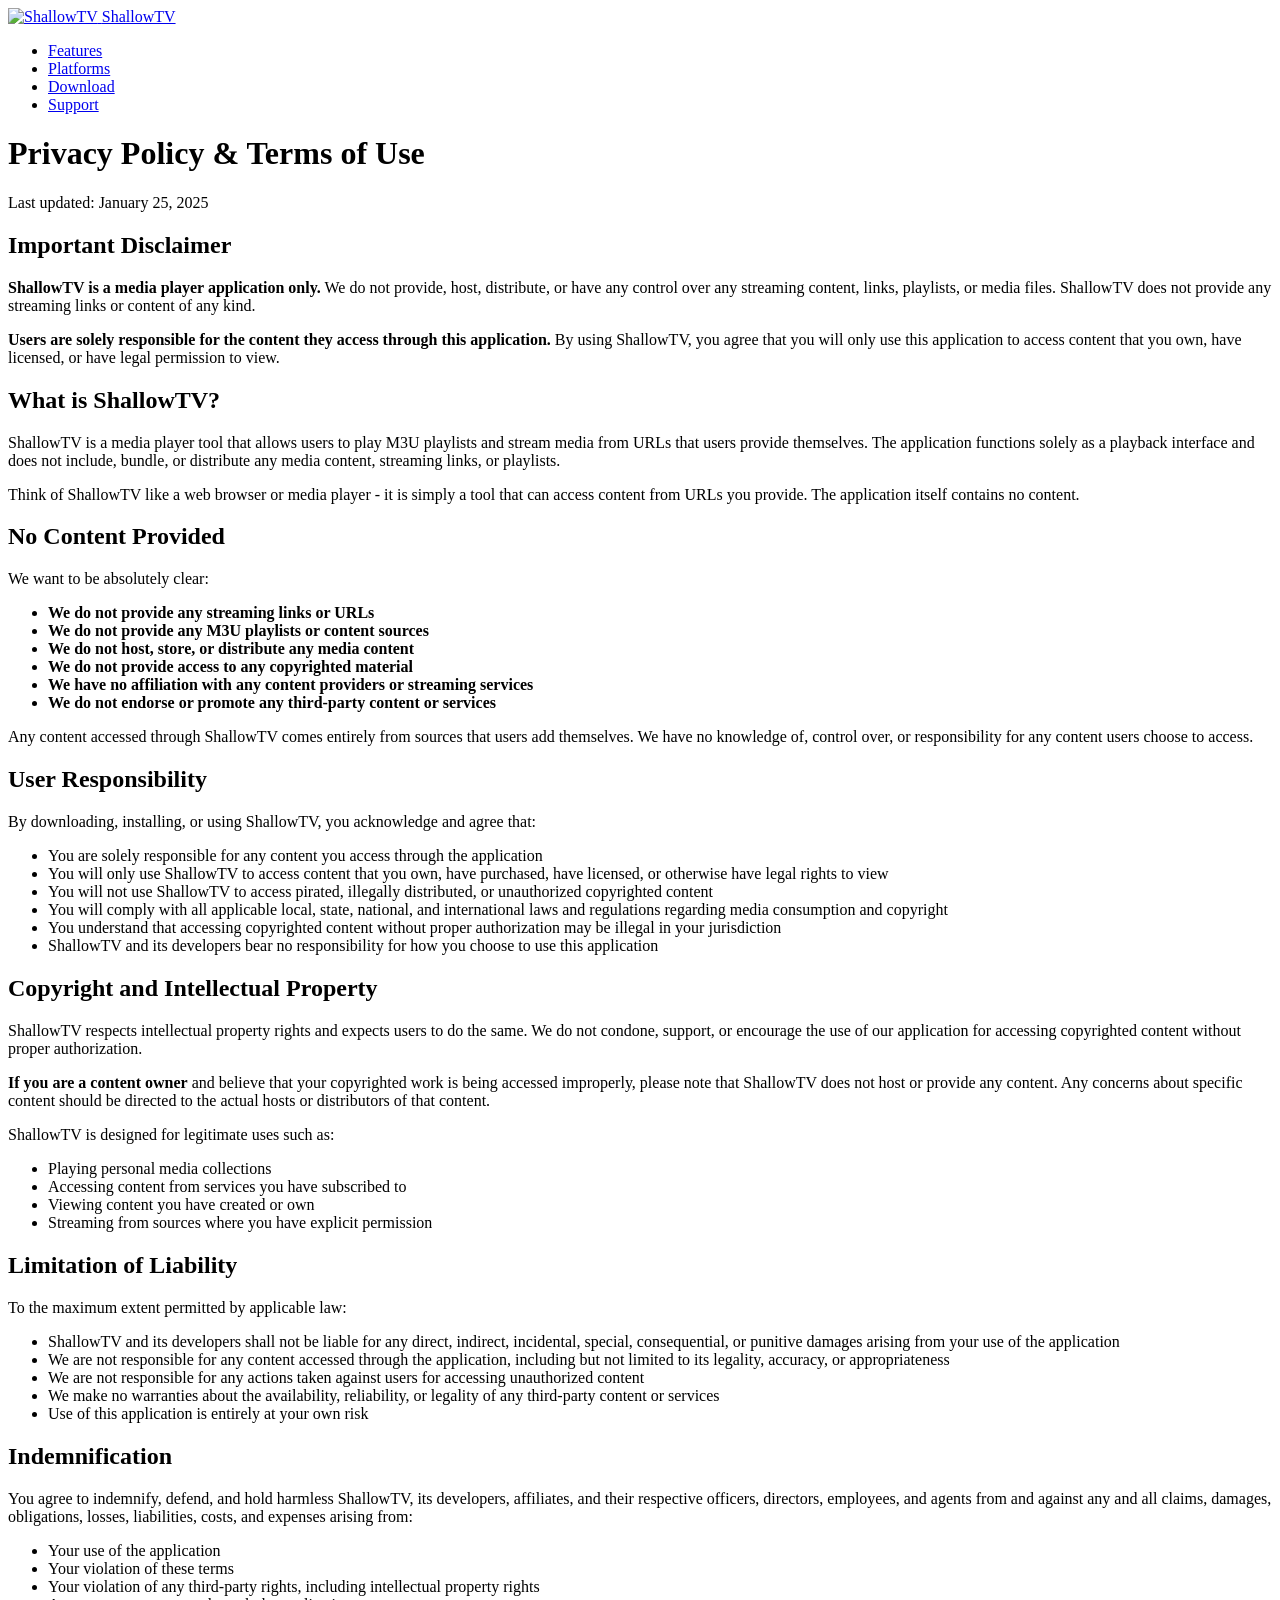
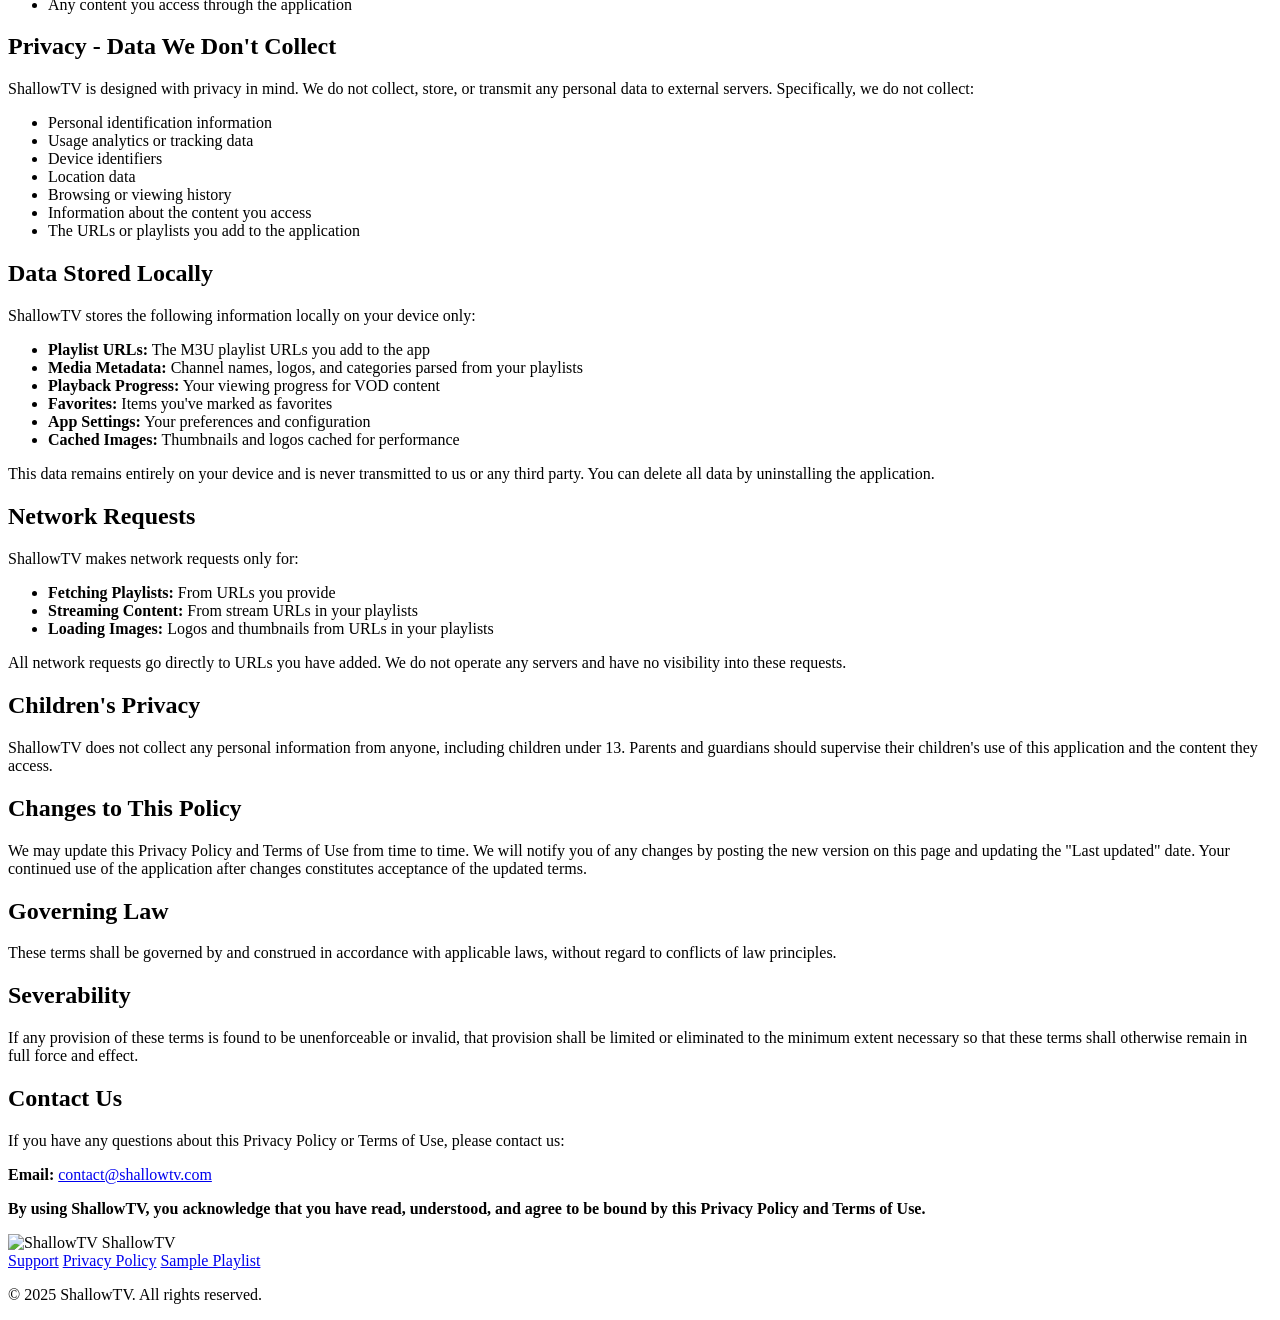
==== privacy.html @ 2c9d2298 "Update privacy" ====
<!DOCTYPE html>
<html lang="en">
<head>
    <meta charset="UTF-8">
    <meta name="viewport" content="width=device-width, initial-scale=1.0">
    <meta name="description" content="ShallowTV Privacy Policy and Terms of Use - Learn how we handle your data and important legal disclaimers.">
    <title>Privacy Policy & Terms - ShallowTV</title>
    <link rel="stylesheet" href="css/styles.css">
    <link rel="preconnect" href="https://fonts.googleapis.com">
    <link rel="preconnect" href="https://fonts.gstatic.com" crossorigin>
    <link href="https://fonts.googleapis.com/css2?family=Inter:wght@400;500;600;700&display=swap" rel="stylesheet">
</head>
<body>
    <nav class="navbar">
        <div class="nav-container">
            <a href="index.html" class="nav-logo">
                <img src="images/transparentIcon.png" alt="ShallowTV" class="logo-icon-img">
                <span>ShallowTV</span>
            </a>
            <ul class="nav-links">
                <li><a href="index.html#features">Features</a></li>
                <li><a href="index.html#platforms">Platforms</a></li>
                <li><a href="index.html#download">Download</a></li>
                <li><a href="support.html">Support</a></li>
            </ul>
        </div>
    </nav>

    <main class="legal-page">
        <div class="container">
            <header class="legal-header">
                <h1>Privacy Policy & Terms of Use</h1>
                <p class="last-updated">Last updated: January 25, 2025</p>
            </header>

            <article class="legal-content">
                <section class="disclaimer-highlight">
                    <h2>Important Disclaimer</h2>
                    <div class="highlight-box">
                        <p><strong>ShallowTV is a media player application only.</strong> We do not provide, host, distribute, or have any control over any streaming content, links, playlists, or media files. ShallowTV does not provide any streaming links or content of any kind.</p>
                        <p><strong>Users are solely responsible for the content they access through this application.</strong> By using ShallowTV, you agree that you will only use this application to access content that you own, have licensed, or have legal permission to view.</p>
                    </div>
                </section>

                <section>
                    <h2>What is ShallowTV?</h2>
                    <p>ShallowTV is a media player tool that allows users to play M3U playlists and stream media from URLs that users provide themselves. The application functions solely as a playback interface and does not include, bundle, or distribute any media content, streaming links, or playlists.</p>
                    <p>Think of ShallowTV like a web browser or media player - it is simply a tool that can access content from URLs you provide. The application itself contains no content.</p>
                </section>

                <section>
                    <h2>No Content Provided</h2>
                    <p>We want to be absolutely clear:</p>
                    <ul>
                        <li><strong>We do not provide any streaming links or URLs</strong></li>
                        <li><strong>We do not provide any M3U playlists or content sources</strong></li>
                        <li><strong>We do not host, store, or distribute any media content</strong></li>
                        <li><strong>We do not provide access to any copyrighted material</strong></li>
                        <li><strong>We have no affiliation with any content providers or streaming services</strong></li>
                        <li><strong>We do not endorse or promote any third-party content or services</strong></li>
                    </ul>
                    <p>Any content accessed through ShallowTV comes entirely from sources that users add themselves. We have no knowledge of, control over, or responsibility for any content users choose to access.</p>
                </section>

                <section>
                    <h2>User Responsibility</h2>
                    <p>By downloading, installing, or using ShallowTV, you acknowledge and agree that:</p>
                    <ul>
                        <li>You are solely responsible for any content you access through the application</li>
                        <li>You will only use ShallowTV to access content that you own, have purchased, have licensed, or otherwise have legal rights to view</li>
                        <li>You will not use ShallowTV to access pirated, illegally distributed, or unauthorized copyrighted content</li>
                        <li>You will comply with all applicable local, state, national, and international laws and regulations regarding media consumption and copyright</li>
                        <li>You understand that accessing copyrighted content without proper authorization may be illegal in your jurisdiction</li>
                        <li>ShallowTV and its developers bear no responsibility for how you choose to use this application</li>
                    </ul>
                </section>

                <section>
                    <h2>Copyright and Intellectual Property</h2>
                    <p>ShallowTV respects intellectual property rights and expects users to do the same. We do not condone, support, or encourage the use of our application for accessing copyrighted content without proper authorization.</p>
                    <p><strong>If you are a content owner</strong> and believe that your copyrighted work is being accessed improperly, please note that ShallowTV does not host or provide any content. Any concerns about specific content should be directed to the actual hosts or distributors of that content.</p>
                    <p>ShallowTV is designed for legitimate uses such as:</p>
                    <ul>
                        <li>Playing personal media collections</li>
                        <li>Accessing content from services you have subscribed to</li>
                        <li>Viewing content you have created or own</li>
                        <li>Streaming from sources where you have explicit permission</li>
                    </ul>
                </section>

                <section>
                    <h2>Limitation of Liability</h2>
                    <p>To the maximum extent permitted by applicable law:</p>
                    <ul>
                        <li>ShallowTV and its developers shall not be liable for any direct, indirect, incidental, special, consequential, or punitive damages arising from your use of the application</li>
                        <li>We are not responsible for any content accessed through the application, including but not limited to its legality, accuracy, or appropriateness</li>
                        <li>We are not responsible for any actions taken against users for accessing unauthorized content</li>
                        <li>We make no warranties about the availability, reliability, or legality of any third-party content or services</li>
                        <li>Use of this application is entirely at your own risk</li>
                    </ul>
                </section>

                <section>
                    <h2>Indemnification</h2>
                    <p>You agree to indemnify, defend, and hold harmless ShallowTV, its developers, affiliates, and their respective officers, directors, employees, and agents from and against any and all claims, damages, obligations, losses, liabilities, costs, and expenses arising from:</p>
                    <ul>
                        <li>Your use of the application</li>
                        <li>Your violation of these terms</li>
                        <li>Your violation of any third-party rights, including intellectual property rights</li>
                        <li>Any content you access through the application</li>
                    </ul>
                </section>

                <section>
                    <h2>Privacy - Data We Don't Collect</h2>
                    <p>ShallowTV is designed with privacy in mind. We do not collect, store, or transmit any personal data to external servers. Specifically, we do not collect:</p>
                    <ul>
                        <li>Personal identification information</li>
                        <li>Usage analytics or tracking data</li>
                        <li>Device identifiers</li>
                        <li>Location data</li>
                        <li>Browsing or viewing history</li>
                        <li>Information about the content you access</li>
                        <li>The URLs or playlists you add to the application</li>
                    </ul>
                </section>

                <section>
                    <h2>Data Stored Locally</h2>
                    <p>ShallowTV stores the following information locally on your device only:</p>
                    <ul>
                        <li><strong>Playlist URLs:</strong> The M3U playlist URLs you add to the app</li>
                        <li><strong>Media Metadata:</strong> Channel names, logos, and categories parsed from your playlists</li>
                        <li><strong>Playback Progress:</strong> Your viewing progress for VOD content</li>
                        <li><strong>Favorites:</strong> Items you've marked as favorites</li>
                        <li><strong>App Settings:</strong> Your preferences and configuration</li>
                        <li><strong>Cached Images:</strong> Thumbnails and logos cached for performance</li>
                    </ul>
                    <p>This data remains entirely on your device and is never transmitted to us or any third party. You can delete all data by uninstalling the application.</p>
                </section>

                <section>
                    <h2>Network Requests</h2>
                    <p>ShallowTV makes network requests only for:</p>
                    <ul>
                        <li><strong>Fetching Playlists:</strong> From URLs you provide</li>
                        <li><strong>Streaming Content:</strong> From stream URLs in your playlists</li>
                        <li><strong>Loading Images:</strong> Logos and thumbnails from URLs in your playlists</li>
                    </ul>
                    <p>All network requests go directly to URLs you have added. We do not operate any servers and have no visibility into these requests.</p>
                </section>

                <section>
                    <h2>Children's Privacy</h2>
                    <p>ShallowTV does not collect any personal information from anyone, including children under 13. Parents and guardians should supervise their children's use of this application and the content they access.</p>
                </section>

                <section>
                    <h2>Changes to This Policy</h2>
                    <p>We may update this Privacy Policy and Terms of Use from time to time. We will notify you of any changes by posting the new version on this page and updating the "Last updated" date. Your continued use of the application after changes constitutes acceptance of the updated terms.</p>
                </section>

                <section>
                    <h2>Governing Law</h2>
                    <p>These terms shall be governed by and construed in accordance with applicable laws, without regard to conflicts of law principles.</p>
                </section>

                <section>
                    <h2>Severability</h2>
                    <p>If any provision of these terms is found to be unenforceable or invalid, that provision shall be limited or eliminated to the minimum extent necessary so that these terms shall otherwise remain in full force and effect.</p>
                </section>

                <section>
                    <h2>Contact Us</h2>
                    <p>If you have any questions about this Privacy Policy or Terms of Use, please contact us:</p>
                    <p><strong>Email:</strong> <a href="mailto:contact@shallowtv.com">contact@shallowtv.com</a></p>
                </section>

                <section class="final-notice">
                    <p><strong>By using ShallowTV, you acknowledge that you have read, understood, and agree to be bound by this Privacy Policy and Terms of Use.</strong></p>
                </section>
            </article>
        </div>
    </main>

    <footer class="footer">
        <div class="container">
            <div class="footer-content">
                <div class="footer-brand">
                    <img src="images/transparentIcon.png" alt="ShallowTV" class="footer-logo-img">
                    <span>ShallowTV</span>
                </div>
                <nav class="footer-links">
                    <a href="support.html">Support</a>
                    <a href="privacy.html">Privacy Policy</a>
                    <a href="test.html">Sample Playlist</a>
                </nav>
            </div>
            <p class="footer-copyright">&copy; 2025 ShallowTV. All rights reserved.</p>
        </div>
    </footer>
</body>
</html>
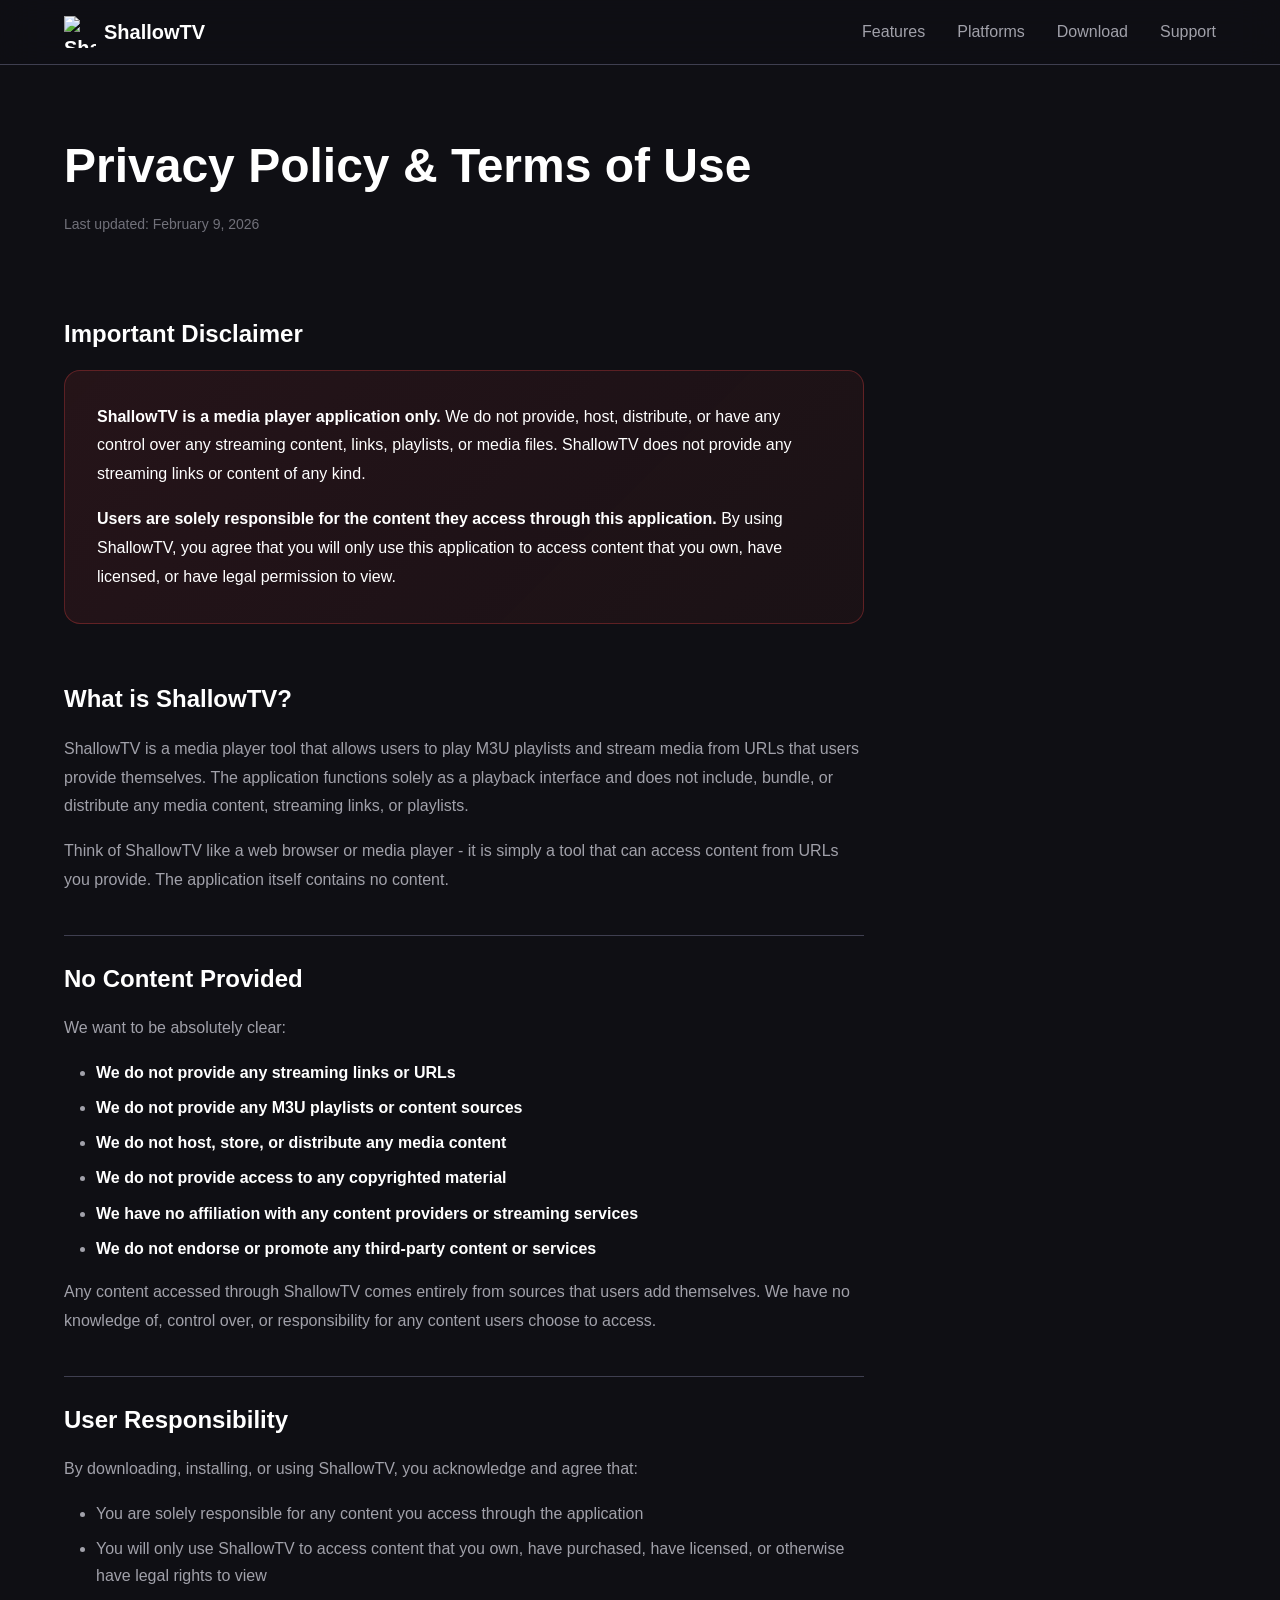
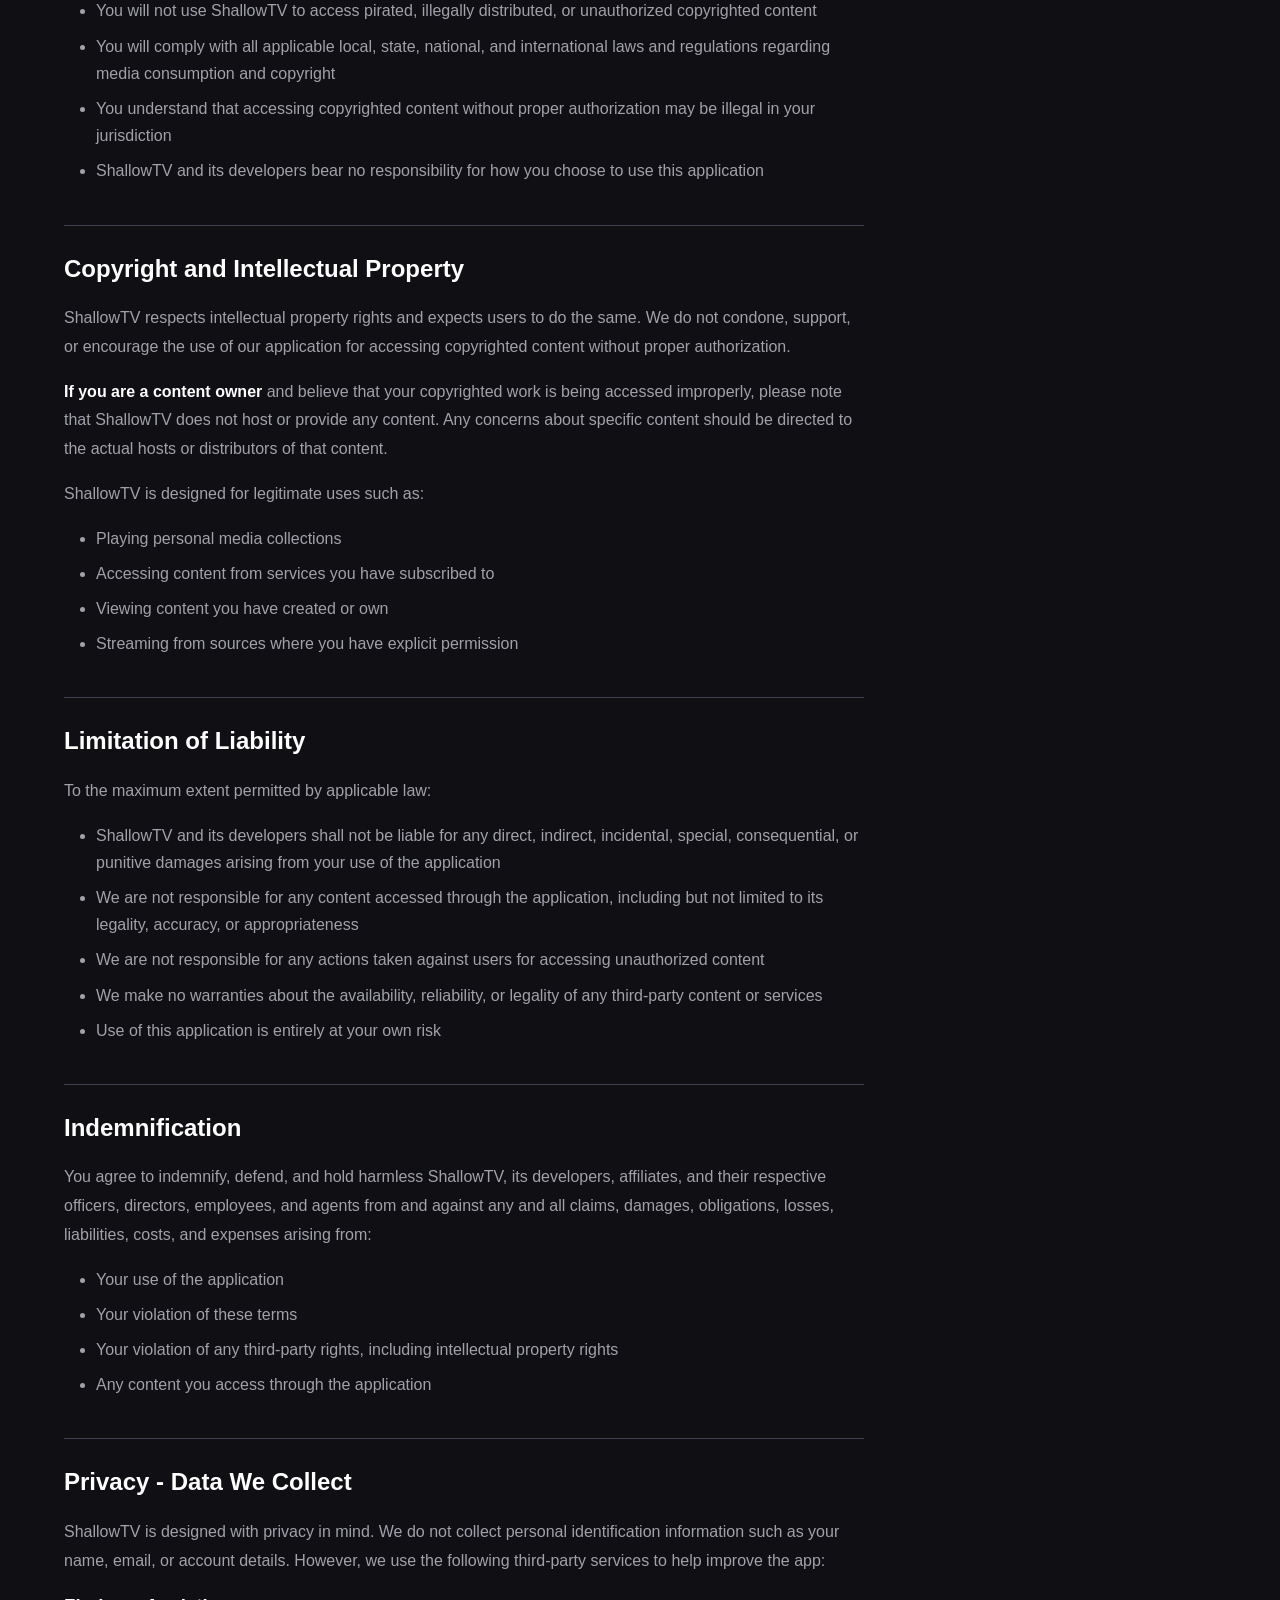
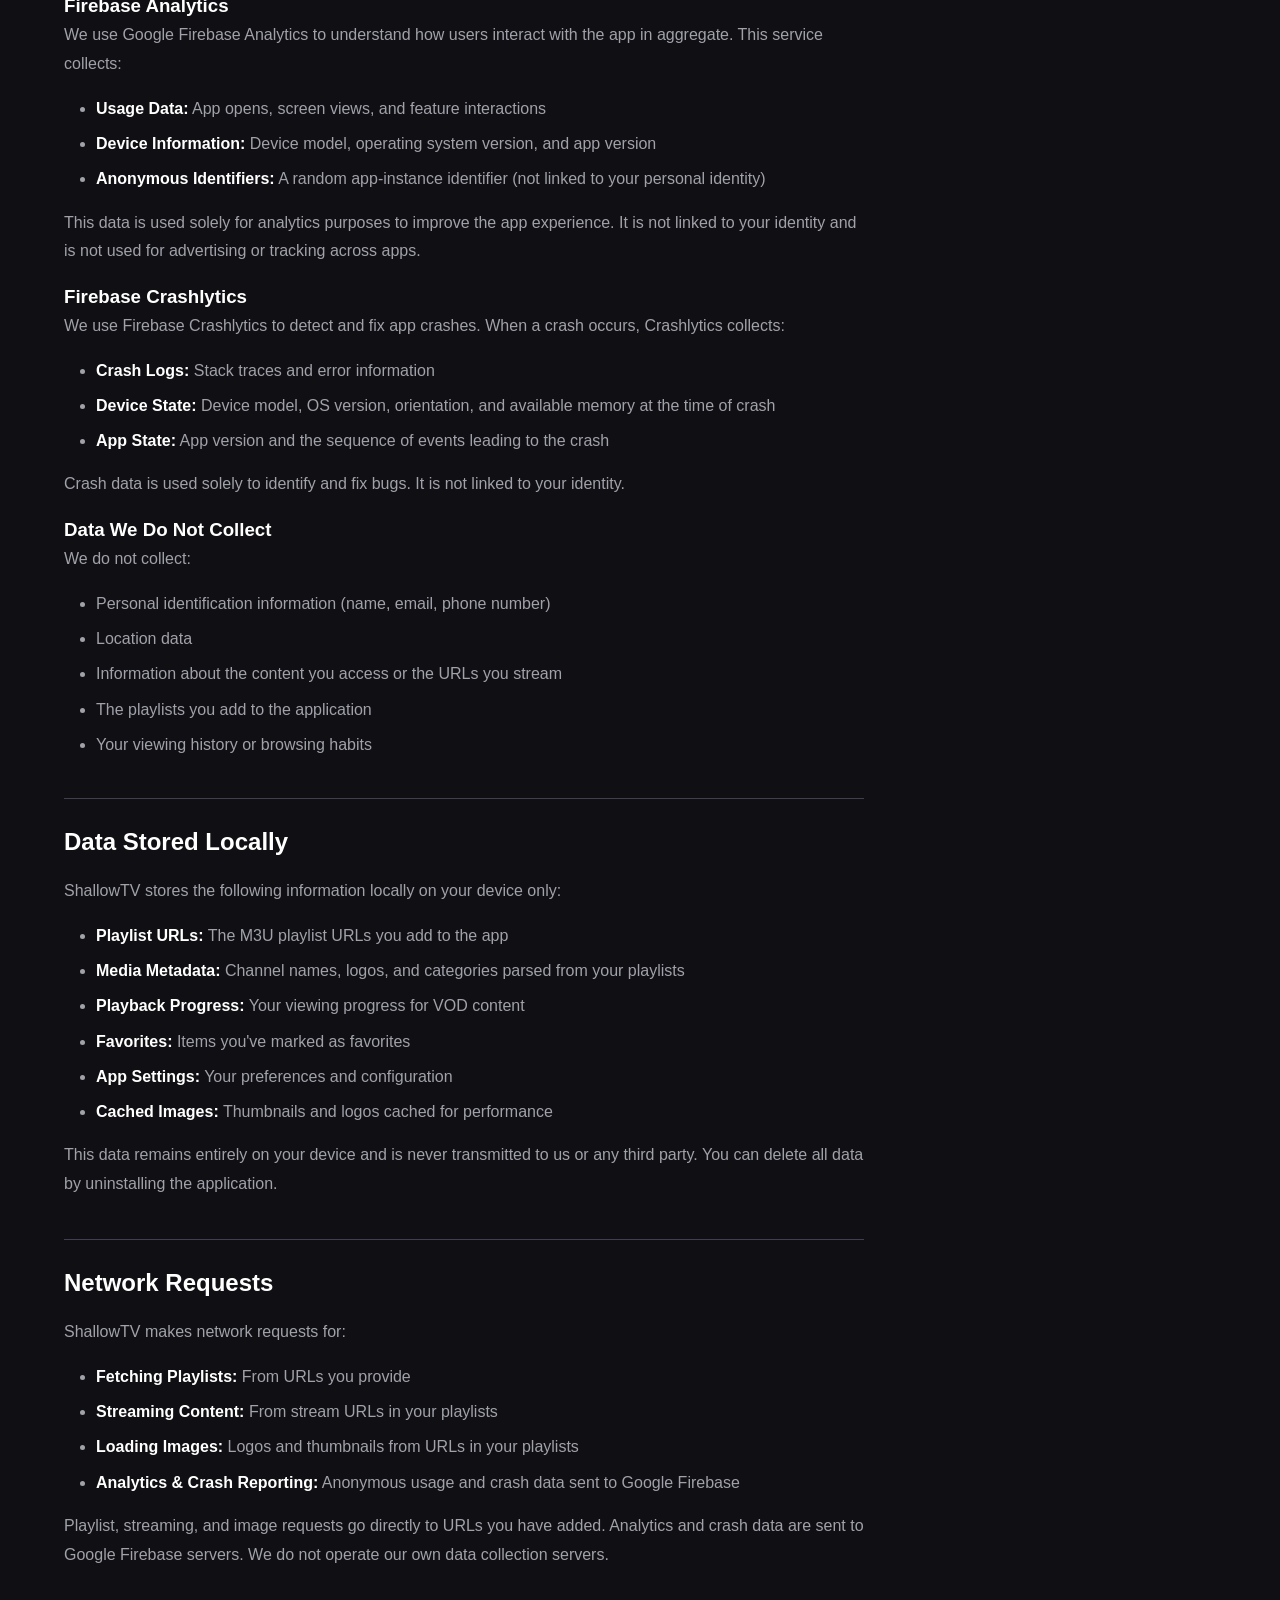
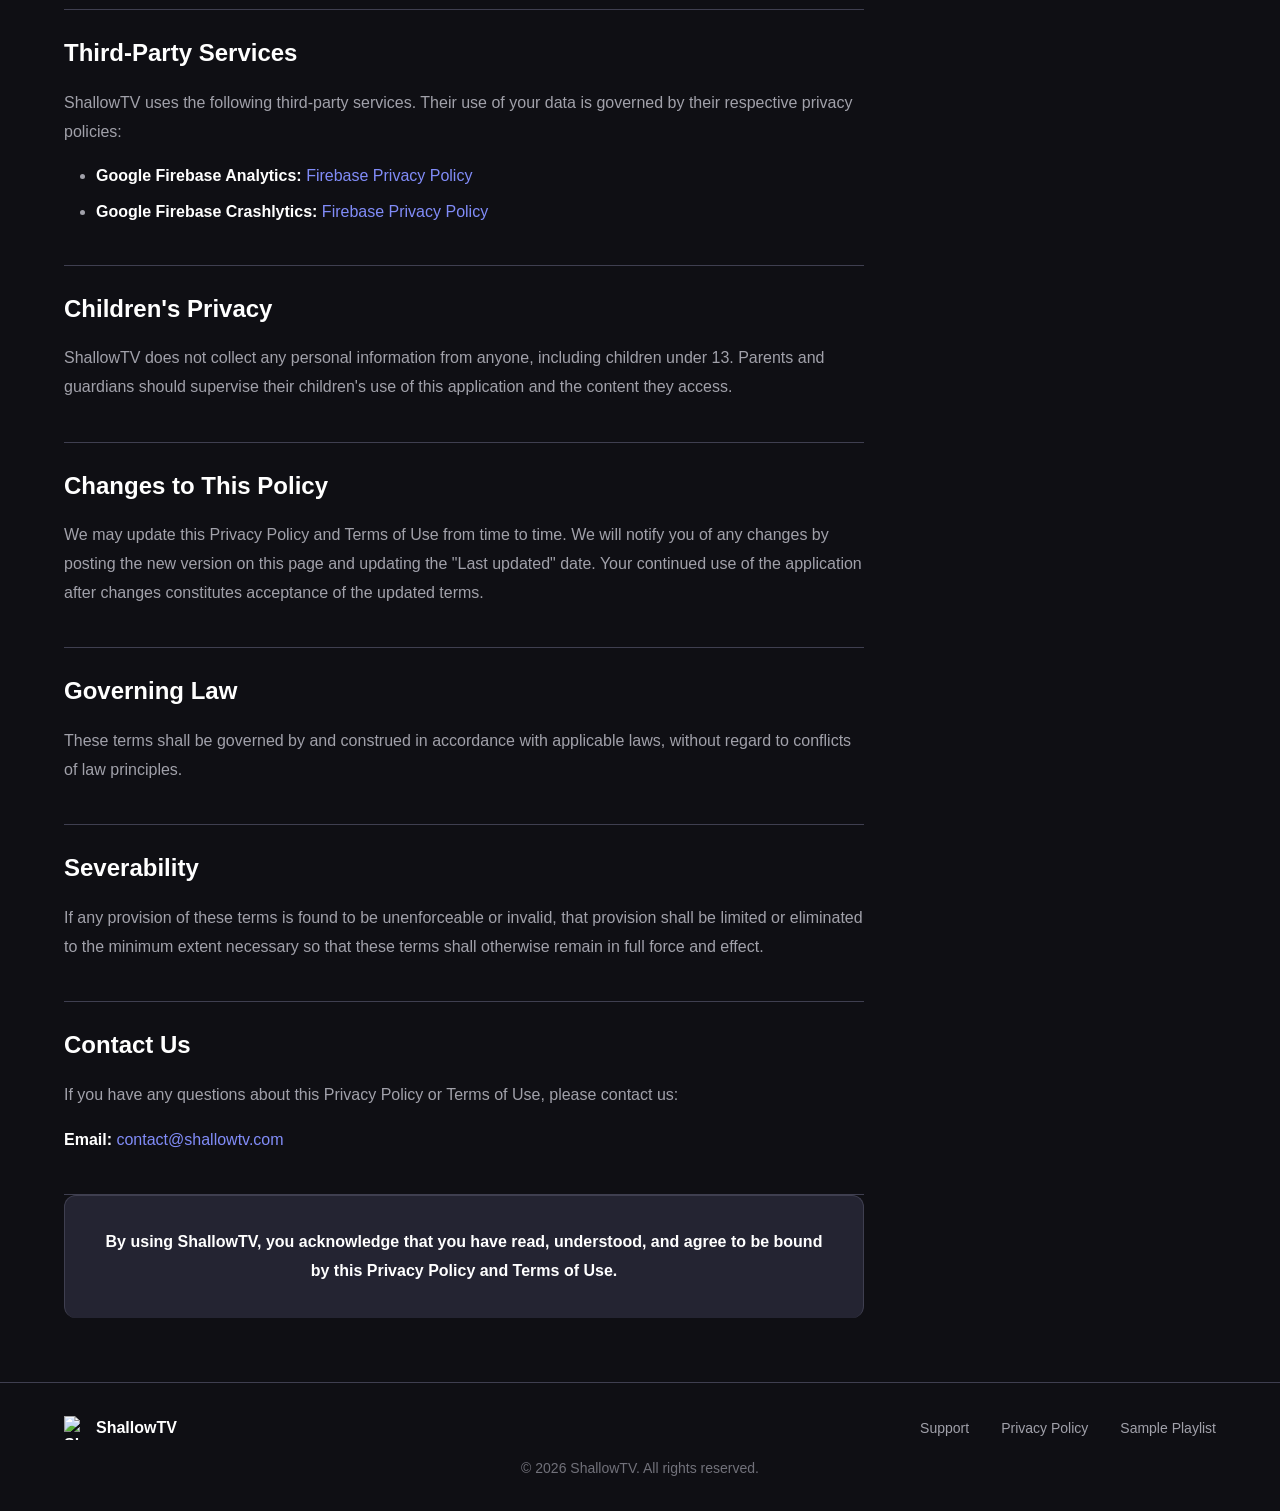
==== commit 1256d2fa: "Update Privacy Info" ====
--- a/privacy.html
+++ b/privacy.html
@@ -30,7 +30,7 @@
         <div class="container">
             <header class="legal-header">
                 <h1>Privacy Policy & Terms of Use</h1>
-                <p class="last-updated">Last updated: January 25, 2025</p>
+                <p class="last-updated">Last updated: February 9, 2026</p>
             </header>
 
             <article class="legal-content">
@@ -112,16 +112,35 @@
                 </section>
 
                 <section>
-                    <h2>Privacy - Data We Don't Collect</h2>
-                    <p>ShallowTV is designed with privacy in mind. We do not collect, store, or transmit any personal data to external servers. Specifically, we do not collect:</p>
-                    <ul>
-                        <li>Personal identification information</li>
-                        <li>Usage analytics or tracking data</li>
-                        <li>Device identifiers</li>
+                    <h2>Privacy - Data We Collect</h2>
+                    <p>ShallowTV is designed with privacy in mind. We do not collect personal identification information such as your name, email, or account details. However, we use the following third-party services to help improve the app:</p>
+
+                    <h3>Firebase Analytics</h3>
+                    <p>We use Google Firebase Analytics to understand how users interact with the app in aggregate. This service collects:</p>
+                    <ul>
+                        <li><strong>Usage Data:</strong> App opens, screen views, and feature interactions</li>
+                        <li><strong>Device Information:</strong> Device model, operating system version, and app version</li>
+                        <li><strong>Anonymous Identifiers:</strong> A random app-instance identifier (not linked to your personal identity)</li>
+                    </ul>
+                    <p>This data is used solely for analytics purposes to improve the app experience. It is not linked to your identity and is not used for advertising or tracking across apps.</p>
+
+                    <h3>Firebase Crashlytics</h3>
+                    <p>We use Firebase Crashlytics to detect and fix app crashes. When a crash occurs, Crashlytics collects:</p>
+                    <ul>
+                        <li><strong>Crash Logs:</strong> Stack traces and error information</li>
+                        <li><strong>Device State:</strong> Device model, OS version, orientation, and available memory at the time of crash</li>
+                        <li><strong>App State:</strong> App version and the sequence of events leading to the crash</li>
+                    </ul>
+                    <p>Crash data is used solely to identify and fix bugs. It is not linked to your identity.</p>
+
+                    <h3>Data We Do Not Collect</h3>
+                    <p>We do not collect:</p>
+                    <ul>
+                        <li>Personal identification information (name, email, phone number)</li>
                         <li>Location data</li>
-                        <li>Browsing or viewing history</li>
-                        <li>Information about the content you access</li>
-                        <li>The URLs or playlists you add to the application</li>
+                        <li>Information about the content you access or the URLs you stream</li>
+                        <li>The playlists you add to the application</li>
+                        <li>Your viewing history or browsing habits</li>
                     </ul>
                 </section>
 
@@ -141,13 +160,23 @@
 
                 <section>
                     <h2>Network Requests</h2>
-                    <p>ShallowTV makes network requests only for:</p>
+                    <p>ShallowTV makes network requests for:</p>
                     <ul>
                         <li><strong>Fetching Playlists:</strong> From URLs you provide</li>
                         <li><strong>Streaming Content:</strong> From stream URLs in your playlists</li>
                         <li><strong>Loading Images:</strong> Logos and thumbnails from URLs in your playlists</li>
-                    </ul>
-                    <p>All network requests go directly to URLs you have added. We do not operate any servers and have no visibility into these requests.</p>
+                        <li><strong>Analytics & Crash Reporting:</strong> Anonymous usage and crash data sent to Google Firebase</li>
+                    </ul>
+                    <p>Playlist, streaming, and image requests go directly to URLs you have added. Analytics and crash data are sent to Google Firebase servers. We do not operate our own data collection servers.</p>
+                </section>
+
+                <section>
+                    <h2>Third-Party Services</h2>
+                    <p>ShallowTV uses the following third-party services. Their use of your data is governed by their respective privacy policies:</p>
+                    <ul>
+                        <li><strong>Google Firebase Analytics:</strong> <a href="https://firebase.google.com/support/privacy" target="_blank" rel="noopener">Firebase Privacy Policy</a></li>
+                        <li><strong>Google Firebase Crashlytics:</strong> <a href="https://firebase.google.com/support/privacy" target="_blank" rel="noopener">Firebase Privacy Policy</a></li>
+                    </ul>
                 </section>
 
                 <section>
@@ -196,7 +225,7 @@
                     <a href="test.html">Sample Playlist</a>
                 </nav>
             </div>
-            <p class="footer-copyright">&copy; 2025 ShallowTV. All rights reserved.</p>
+            <p class="footer-copyright">&copy; 2026 ShallowTV. All rights reserved.</p>
         </div>
     </footer>
 </body>
--- a/css/styles.css
+++ b/css/styles.css
@@ -0,0 +1,862 @@
+/* ============================================
+   ShallowTV Landing Page Styles
+   ============================================ */
+
+/* CSS Variables */
+:root {
+    --color-primary: #6366f1;
+    --color-primary-dark: #4f46e5;
+    --color-primary-light: #818cf8;
+    --color-secondary: #0ea5e9;
+    --color-accent: #f59e0b;
+
+    --color-bg: #0f0f14;
+    --color-bg-secondary: #1a1a24;
+    --color-bg-card: #242432;
+    --color-bg-elevated: #2d2d3d;
+
+    --color-text: #ffffff;
+    --color-text-secondary: #a1a1aa;
+    --color-text-muted: #71717a;
+
+    --color-border: #3f3f50;
+
+    --font-family: 'Inter', -apple-system, BlinkMacSystemFont, 'Segoe UI', Roboto, sans-serif;
+
+    --spacing-xs: 0.25rem;
+    --spacing-sm: 0.5rem;
+    --spacing-md: 1rem;
+    --spacing-lg: 1.5rem;
+    --spacing-xl: 2rem;
+    --spacing-2xl: 3rem;
+    --spacing-3xl: 4rem;
+
+    --radius-sm: 0.375rem;
+    --radius-md: 0.5rem;
+    --radius-lg: 0.75rem;
+    --radius-xl: 1rem;
+    --radius-2xl: 1.5rem;
+
+    --shadow-sm: 0 1px 2px rgba(0, 0, 0, 0.3);
+    --shadow-md: 0 4px 6px rgba(0, 0, 0, 0.3);
+    --shadow-lg: 0 10px 15px rgba(0, 0, 0, 0.3);
+    --shadow-xl: 0 20px 25px rgba(0, 0, 0, 0.4);
+
+    --transition: 0.2s ease;
+}
+
+/* Reset & Base */
+*, *::before, *::after {
+    box-sizing: border-box;
+    margin: 0;
+    padding: 0;
+}
+
+html {
+    scroll-behavior: smooth;
+}
+
+body {
+    font-family: var(--font-family);
+    font-size: 16px;
+    line-height: 1.6;
+    color: var(--color-text);
+    background-color: var(--color-bg);
+    -webkit-font-smoothing: antialiased;
+    -moz-osx-font-smoothing: grayscale;
+}
+
+a {
+    color: var(--color-primary-light);
+    text-decoration: none;
+    transition: color var(--transition);
+}
+
+a:hover {
+    color: var(--color-primary);
+}
+
+img {
+    max-width: 100%;
+    height: auto;
+}
+
+/* Container */
+.container {
+    max-width: 1200px;
+    margin: 0 auto;
+    padding: 0 var(--spacing-lg);
+}
+
+/* Navigation */
+.navbar {
+    position: fixed;
+    top: 0;
+    left: 0;
+    right: 0;
+    z-index: 1000;
+    background: rgba(15, 15, 20, 0.85);
+    backdrop-filter: blur(20px);
+    -webkit-backdrop-filter: blur(20px);
+    border-bottom: 1px solid var(--color-border);
+}
+
+.nav-container {
+    max-width: 1200px;
+    margin: 0 auto;
+    padding: var(--spacing-md) var(--spacing-lg);
+    display: flex;
+    justify-content: space-between;
+    align-items: center;
+}
+
+.nav-logo {
+    display: flex;
+    align-items: center;
+    gap: var(--spacing-sm);
+    font-size: 1.25rem;
+    font-weight: 700;
+    color: var(--color-text);
+}
+
+.nav-logo:hover {
+    color: var(--color-text);
+}
+
+.logo-icon {
+    font-size: 1.5rem;
+}
+
+.logo-icon-img {
+    width: 32px;
+    height: 32px;
+    object-fit: contain;
+}
+
+.footer-logo-img {
+    width: 24px;
+    height: 24px;
+    object-fit: contain;
+}
+
+.nav-links {
+    display: flex;
+    list-style: none;
+    gap: var(--spacing-xl);
+}
+
+.nav-links a {
+    color: var(--color-text-secondary);
+    font-weight: 500;
+    transition: color var(--transition);
+}
+
+.nav-links a:hover,
+.nav-links a.active {
+    color: var(--color-text);
+}
+
+/* Buttons */
+.btn {
+    display: inline-flex;
+    align-items: center;
+    justify-content: center;
+    padding: var(--spacing-md) var(--spacing-xl);
+    font-size: 1rem;
+    font-weight: 600;
+    border-radius: var(--radius-lg);
+    transition: all var(--transition);
+    cursor: pointer;
+    border: none;
+    text-decoration: none;
+}
+
+.btn-primary {
+    background: linear-gradient(135deg, var(--color-primary), var(--color-primary-dark));
+    color: var(--color-text);
+    box-shadow: 0 4px 14px rgba(99, 102, 241, 0.4);
+}
+
+.btn-primary:hover {
+    transform: translateY(-2px);
+    box-shadow: 0 6px 20px rgba(99, 102, 241, 0.5);
+    color: var(--color-text);
+}
+
+.btn-secondary {
+    background: var(--color-bg-card);
+    color: var(--color-text);
+    border: 1px solid var(--color-border);
+}
+
+.btn-secondary:hover {
+    background: var(--color-bg-elevated);
+    color: var(--color-text);
+}
+
+/* Hero Section */
+.hero {
+    min-height: 100vh;
+    display: flex;
+    align-items: center;
+    padding: calc(80px + var(--spacing-3xl)) 0 var(--spacing-3xl);
+    background: linear-gradient(180deg, var(--color-bg) 0%, var(--color-bg-secondary) 100%);
+}
+
+.hero-container {
+    display: flex;
+    align-items: center;
+    gap: var(--spacing-2xl);
+}
+
+.hero-content {
+    flex: 1;
+    max-width: 600px;
+}
+
+.hero h1 {
+    font-size: clamp(2.5rem, 5vw, 4rem);
+    font-weight: 700;
+    line-height: 1.1;
+    margin-bottom: var(--spacing-lg);
+    background: linear-gradient(135deg, var(--color-text) 0%, var(--color-text-secondary) 100%);
+    -webkit-background-clip: text;
+    -webkit-text-fill-color: transparent;
+    background-clip: text;
+}
+
+.hero-subtitle {
+    font-size: 1.25rem;
+    color: var(--color-text-secondary);
+    margin-bottom: var(--spacing-xl);
+    line-height: 1.7;
+}
+
+.hero-buttons {
+    display: flex;
+    gap: var(--spacing-md);
+    flex-wrap: wrap;
+}
+
+.hero-image {
+    flex: 1;
+    display: flex;
+    justify-content: center;
+    align-items: center;
+}
+
+/* Device Mockup */
+.device-mockup {
+    width: 100%;
+    max-width: 500px;
+    aspect-ratio: 16/10;
+    background: var(--color-bg-card);
+    border-radius: var(--radius-2xl);
+    padding: var(--spacing-sm);
+    box-shadow: var(--shadow-xl);
+    border: 1px solid var(--color-border);
+}
+
+.mockup-screen {
+    width: 100%;
+    height: 100%;
+    background: var(--color-bg);
+    border-radius: var(--radius-xl);
+    overflow: hidden;
+    padding: var(--spacing-lg);
+}
+
+.mockup-content {
+    display: flex;
+    flex-direction: column;
+    gap: var(--spacing-md);
+}
+
+.mockup-category {
+    font-size: 0.875rem;
+    font-weight: 600;
+    color: var(--color-text-secondary);
+}
+
+.mockup-cards {
+    display: flex;
+    gap: var(--spacing-sm);
+}
+
+.mockup-card {
+    width: 80px;
+    height: 50px;
+    background: linear-gradient(135deg, var(--color-primary), var(--color-secondary));
+    border-radius: var(--radius-md);
+    opacity: 0.6;
+}
+
+.mockup-card:nth-child(2) {
+    background: linear-gradient(135deg, var(--color-secondary), var(--color-accent));
+}
+
+.mockup-card:nth-child(3) {
+    background: linear-gradient(135deg, var(--color-accent), var(--color-primary));
+}
+
+/* Section Styles */
+section {
+    padding: var(--spacing-3xl) 0;
+}
+
+.section-title {
+    font-size: clamp(2rem, 4vw, 2.5rem);
+    font-weight: 700;
+    text-align: center;
+    margin-bottom: var(--spacing-md);
+}
+
+.section-subtitle {
+    font-size: 1.125rem;
+    color: var(--color-text-secondary);
+    text-align: center;
+    margin-bottom: var(--spacing-2xl);
+}
+
+/* Features Section */
+.features {
+    background: var(--color-bg-secondary);
+}
+
+.features-grid {
+    display: grid;
+    grid-template-columns: repeat(auto-fit, minmax(300px, 1fr));
+    gap: var(--spacing-xl);
+}
+
+.feature-card {
+    background: var(--color-bg-card);
+    border-radius: var(--radius-xl);
+    padding: var(--spacing-xl);
+    border: 1px solid var(--color-border);
+    transition: transform var(--transition), box-shadow var(--transition);
+}
+
+.feature-card:hover {
+    transform: translateY(-4px);
+    box-shadow: var(--shadow-lg);
+}
+
+.feature-icon {
+    font-size: 2.5rem;
+    margin-bottom: var(--spacing-md);
+}
+
+.feature-card h3 {
+    font-size: 1.25rem;
+    font-weight: 600;
+    margin-bottom: var(--spacing-sm);
+}
+
+.feature-card p {
+    color: var(--color-text-secondary);
+    line-height: 1.7;
+}
+
+/* Screenshots Section */
+.screenshots {
+    background: var(--color-bg);
+}
+
+.screenshots-gallery {
+    display: flex;
+    flex-direction: column;
+    gap: var(--spacing-2xl);
+    margin-bottom: var(--spacing-xl);
+}
+
+.screenshot-item {
+    text-align: center;
+}
+
+.screenshot-img {
+    max-width: 100%;
+    height: auto;
+    border-radius: var(--radius-xl);
+    box-shadow: var(--shadow-xl);
+    border: 1px solid var(--color-border);
+}
+
+.screenshot-caption {
+    margin-top: var(--spacing-md);
+    color: var(--color-text-secondary);
+    font-size: 0.875rem;
+}
+
+.screenshot-disclaimer {
+    text-align: center;
+    color: var(--color-text-muted);
+    font-size: 0.75rem;
+    font-style: italic;
+    padding: var(--spacing-lg);
+    background: var(--color-bg-secondary);
+    border-radius: var(--radius-lg);
+    border: 1px solid var(--color-border);
+}
+
+/* Hero Screenshot */
+.hero-screenshot {
+    max-width: 100%;
+    height: auto;
+    border-radius: var(--radius-xl);
+    box-shadow: var(--shadow-xl);
+}
+
+/* Platforms Section */
+.platforms-grid {
+    display: grid;
+    grid-template-columns: repeat(auto-fit, minmax(200px, 1fr));
+    gap: var(--spacing-lg);
+}
+
+.platform-card {
+    background: var(--color-bg-card);
+    border-radius: var(--radius-xl);
+    padding: var(--spacing-xl);
+    text-align: center;
+    border: 1px solid var(--color-border);
+    transition: transform var(--transition), border-color var(--transition);
+}
+
+.platform-card:hover {
+    transform: translateY(-4px);
+    border-color: var(--color-primary);
+}
+
+.platform-icon {
+    font-size: 3rem;
+    margin-bottom: var(--spacing-md);
+}
+
+.platform-card h3 {
+    font-size: 1.25rem;
+    font-weight: 600;
+    margin-bottom: var(--spacing-sm);
+}
+
+.platform-card p {
+    color: var(--color-text-secondary);
+    font-size: 0.875rem;
+    margin-bottom: var(--spacing-md);
+}
+
+.platform-version {
+    display: inline-block;
+    padding: var(--spacing-xs) var(--spacing-sm);
+    background: var(--color-bg);
+    border-radius: var(--radius-sm);
+    font-size: 0.75rem;
+    color: var(--color-text-muted);
+}
+
+/* Download Section */
+.download {
+    background: linear-gradient(180deg, var(--color-bg) 0%, var(--color-bg-secondary) 100%);
+    text-align: center;
+}
+
+.download-buttons {
+    display: flex;
+    justify-content: center;
+    gap: var(--spacing-lg);
+    flex-wrap: wrap;
+    margin-bottom: var(--spacing-xl);
+}
+
+.download-badge {
+    display: inline-block;
+}
+
+.download-badge img {
+    height: 60px;
+    transition: transform var(--transition), opacity var(--transition);
+}
+
+.download-badge:hover img {
+    transform: scale(1.05);
+    opacity: 0.9;
+}
+
+.download-note {
+    color: var(--color-text-muted);
+    font-size: 0.875rem;
+}
+
+.coming-soon {
+    font-size: 1.5rem;
+    font-weight: 600;
+    color: var(--color-text-secondary);
+    padding: var(--spacing-xl) var(--spacing-2xl);
+    background: var(--color-bg-card);
+    border-radius: var(--radius-xl);
+    border: 1px solid var(--color-border);
+}
+
+/* Footer */
+.footer {
+    background: var(--color-bg);
+    border-top: 1px solid var(--color-border);
+    padding: var(--spacing-xl) 0;
+}
+
+.footer-content {
+    display: flex;
+    justify-content: space-between;
+    align-items: center;
+    margin-bottom: var(--spacing-md);
+}
+
+.footer-brand {
+    display: flex;
+    align-items: center;
+    gap: var(--spacing-sm);
+    font-weight: 600;
+}
+
+.footer-links {
+    display: flex;
+    gap: var(--spacing-xl);
+}
+
+.footer-links a {
+    color: var(--color-text-secondary);
+    font-size: 0.875rem;
+}
+
+.footer-links a:hover {
+    color: var(--color-text);
+}
+
+.footer-copyright {
+    color: var(--color-text-muted);
+    font-size: 0.875rem;
+    text-align: center;
+}
+
+/* Support Page */
+.support-page {
+    padding-top: calc(80px + var(--spacing-2xl));
+    min-height: 100vh;
+}
+
+.support-header {
+    text-align: center;
+    margin-bottom: var(--spacing-3xl);
+}
+
+.support-header h1 {
+    font-size: clamp(2rem, 4vw, 3rem);
+    margin-bottom: var(--spacing-md);
+}
+
+.support-header p {
+    color: var(--color-text-secondary);
+    font-size: 1.125rem;
+}
+
+.support-grid {
+    display: grid;
+    grid-template-columns: 1fr 1fr;
+    gap: var(--spacing-2xl);
+    margin-bottom: var(--spacing-3xl);
+}
+
+.support-section h2 {
+    font-size: 1.5rem;
+    margin-bottom: var(--spacing-lg);
+}
+
+.contact-card {
+    background: var(--color-bg-card);
+    border-radius: var(--radius-xl);
+    padding: var(--spacing-xl);
+    text-align: center;
+    border: 1px solid var(--color-border);
+    margin-bottom: var(--spacing-lg);
+}
+
+.contact-icon {
+    font-size: 3rem;
+    margin-bottom: var(--spacing-md);
+}
+
+.contact-card h3 {
+    font-size: 1.25rem;
+    margin-bottom: var(--spacing-sm);
+}
+
+.contact-card p {
+    color: var(--color-text-secondary);
+    margin-bottom: var(--spacing-lg);
+}
+
+.response-note {
+    background: var(--color-bg-card);
+    border-radius: var(--radius-md);
+    padding: var(--spacing-md);
+    border-left: 3px solid var(--color-primary);
+}
+
+.response-note p {
+    color: var(--color-text-secondary);
+    font-size: 0.875rem;
+    margin: 0;
+}
+
+/* FAQ */
+.faq-list {
+    display: flex;
+    flex-direction: column;
+    gap: var(--spacing-md);
+}
+
+.faq-item {
+    background: var(--color-bg-card);
+    border-radius: var(--radius-lg);
+    border: 1px solid var(--color-border);
+    overflow: hidden;
+}
+
+.faq-item summary {
+    padding: var(--spacing-lg);
+    cursor: pointer;
+    font-weight: 600;
+    list-style: none;
+    display: flex;
+    justify-content: space-between;
+    align-items: center;
+}
+
+.faq-item summary::-webkit-details-marker {
+    display: none;
+}
+
+.faq-item summary::after {
+    content: '+';
+    font-size: 1.5rem;
+    color: var(--color-text-muted);
+    transition: transform var(--transition);
+}
+
+.faq-item[open] summary::after {
+    transform: rotate(45deg);
+}
+
+.faq-answer {
+    padding: 0 var(--spacing-lg) var(--spacing-lg);
+    color: var(--color-text-secondary);
+}
+
+.faq-answer ul,
+.faq-answer ol {
+    margin: var(--spacing-md) 0;
+    padding-left: var(--spacing-xl);
+}
+
+.faq-answer li {
+    margin-bottom: var(--spacing-sm);
+}
+
+/* Tips Section */
+.tips-section {
+    background: var(--color-bg-secondary);
+    border-radius: var(--radius-2xl);
+    padding: var(--spacing-2xl);
+    margin-top: var(--spacing-2xl);
+}
+
+.tips-grid {
+    display: grid;
+    grid-template-columns: repeat(auto-fit, minmax(240px, 1fr));
+    gap: var(--spacing-lg);
+}
+
+.tip-card {
+    background: var(--color-bg-card);
+    border-radius: var(--radius-lg);
+    padding: var(--spacing-lg);
+    border: 1px solid var(--color-border);
+}
+
+.tip-icon {
+    font-size: 2rem;
+    margin-bottom: var(--spacing-sm);
+}
+
+.tip-card h3 {
+    font-size: 1rem;
+    font-weight: 600;
+    margin-bottom: var(--spacing-sm);
+}
+
+.tip-card p {
+    color: var(--color-text-secondary);
+    font-size: 0.875rem;
+    line-height: 1.6;
+}
+
+/* Legal Pages (Privacy Policy) */
+.legal-page {
+    padding-top: calc(80px + var(--spacing-2xl));
+    padding-bottom: var(--spacing-3xl);
+    min-height: 100vh;
+}
+
+.legal-header {
+    margin-bottom: var(--spacing-2xl);
+}
+
+.legal-header h1 {
+    font-size: clamp(2rem, 4vw, 3rem);
+    margin-bottom: var(--spacing-sm);
+}
+
+.last-updated {
+    color: var(--color-text-muted);
+    font-size: 0.875rem;
+}
+
+.legal-content {
+    max-width: 800px;
+}
+
+.legal-content section {
+    padding: var(--spacing-lg) 0;
+    border-bottom: 1px solid var(--color-border);
+}
+
+.legal-content section:last-child {
+    border-bottom: none;
+}
+
+.legal-content h2 {
+    font-size: 1.5rem;
+    margin-bottom: var(--spacing-md);
+}
+
+.legal-content p {
+    color: var(--color-text-secondary);
+    margin-bottom: var(--spacing-md);
+    line-height: 1.8;
+}
+
+.legal-content ul {
+    color: var(--color-text-secondary);
+    margin: var(--spacing-md) 0;
+    padding-left: var(--spacing-xl);
+}
+
+.legal-content li {
+    margin-bottom: var(--spacing-sm);
+    line-height: 1.7;
+}
+
+.legal-content strong {
+    color: var(--color-text);
+}
+
+/* Disclaimer Highlight Box */
+.disclaimer-highlight {
+    padding: var(--spacing-xl) 0 !important;
+    border-bottom: none !important;
+}
+
+.highlight-box {
+    background: linear-gradient(135deg, rgba(239, 68, 68, 0.1), rgba(239, 68, 68, 0.05));
+    border: 1px solid rgba(239, 68, 68, 0.3);
+    border-radius: var(--radius-xl);
+    padding: var(--spacing-xl);
+    margin-top: var(--spacing-md);
+}
+
+.highlight-box p {
+    color: var(--color-text);
+    margin-bottom: var(--spacing-md);
+}
+
+.highlight-box p:last-child {
+    margin-bottom: 0;
+}
+
+.final-notice {
+    background: var(--color-bg-card);
+    border-radius: var(--radius-lg);
+    padding: var(--spacing-xl) !important;
+    text-align: center;
+    border: 1px solid var(--color-border);
+}
+
+.final-notice p {
+    margin: 0;
+    color: var(--color-text);
+}
+
+/* Responsive Design */
+@media (max-width: 968px) {
+    .hero {
+        padding-top: calc(80px + var(--spacing-2xl));
+    }
+
+    .hero-container {
+        flex-direction: column;
+        text-align: center;
+    }
+
+    .hero-content {
+        max-width: 100%;
+        margin-bottom: var(--spacing-2xl);
+    }
+
+    .hero-buttons {
+        justify-content: center;
+    }
+
+    .support-grid {
+        grid-template-columns: 1fr;
+    }
+}
+
+@media (max-width: 768px) {
+    .nav-links {
+        display: none;
+    }
+
+    .features-grid {
+        grid-template-columns: 1fr;
+    }
+
+    .platforms-grid {
+        grid-template-columns: repeat(2, 1fr);
+    }
+
+    .footer-content {
+        flex-direction: column;
+        gap: var(--spacing-md);
+        text-align: center;
+    }
+}
+
+@media (max-width: 480px) {
+    .platforms-grid {
+        grid-template-columns: 1fr;
+    }
+
+    .hero-buttons {
+        flex-direction: column;
+        width: 100%;
+    }
+
+    .btn {
+        width: 100%;
+    }
+
+    .download-buttons {
+        flex-direction: column;
+        align-items: center;
+    }
+}
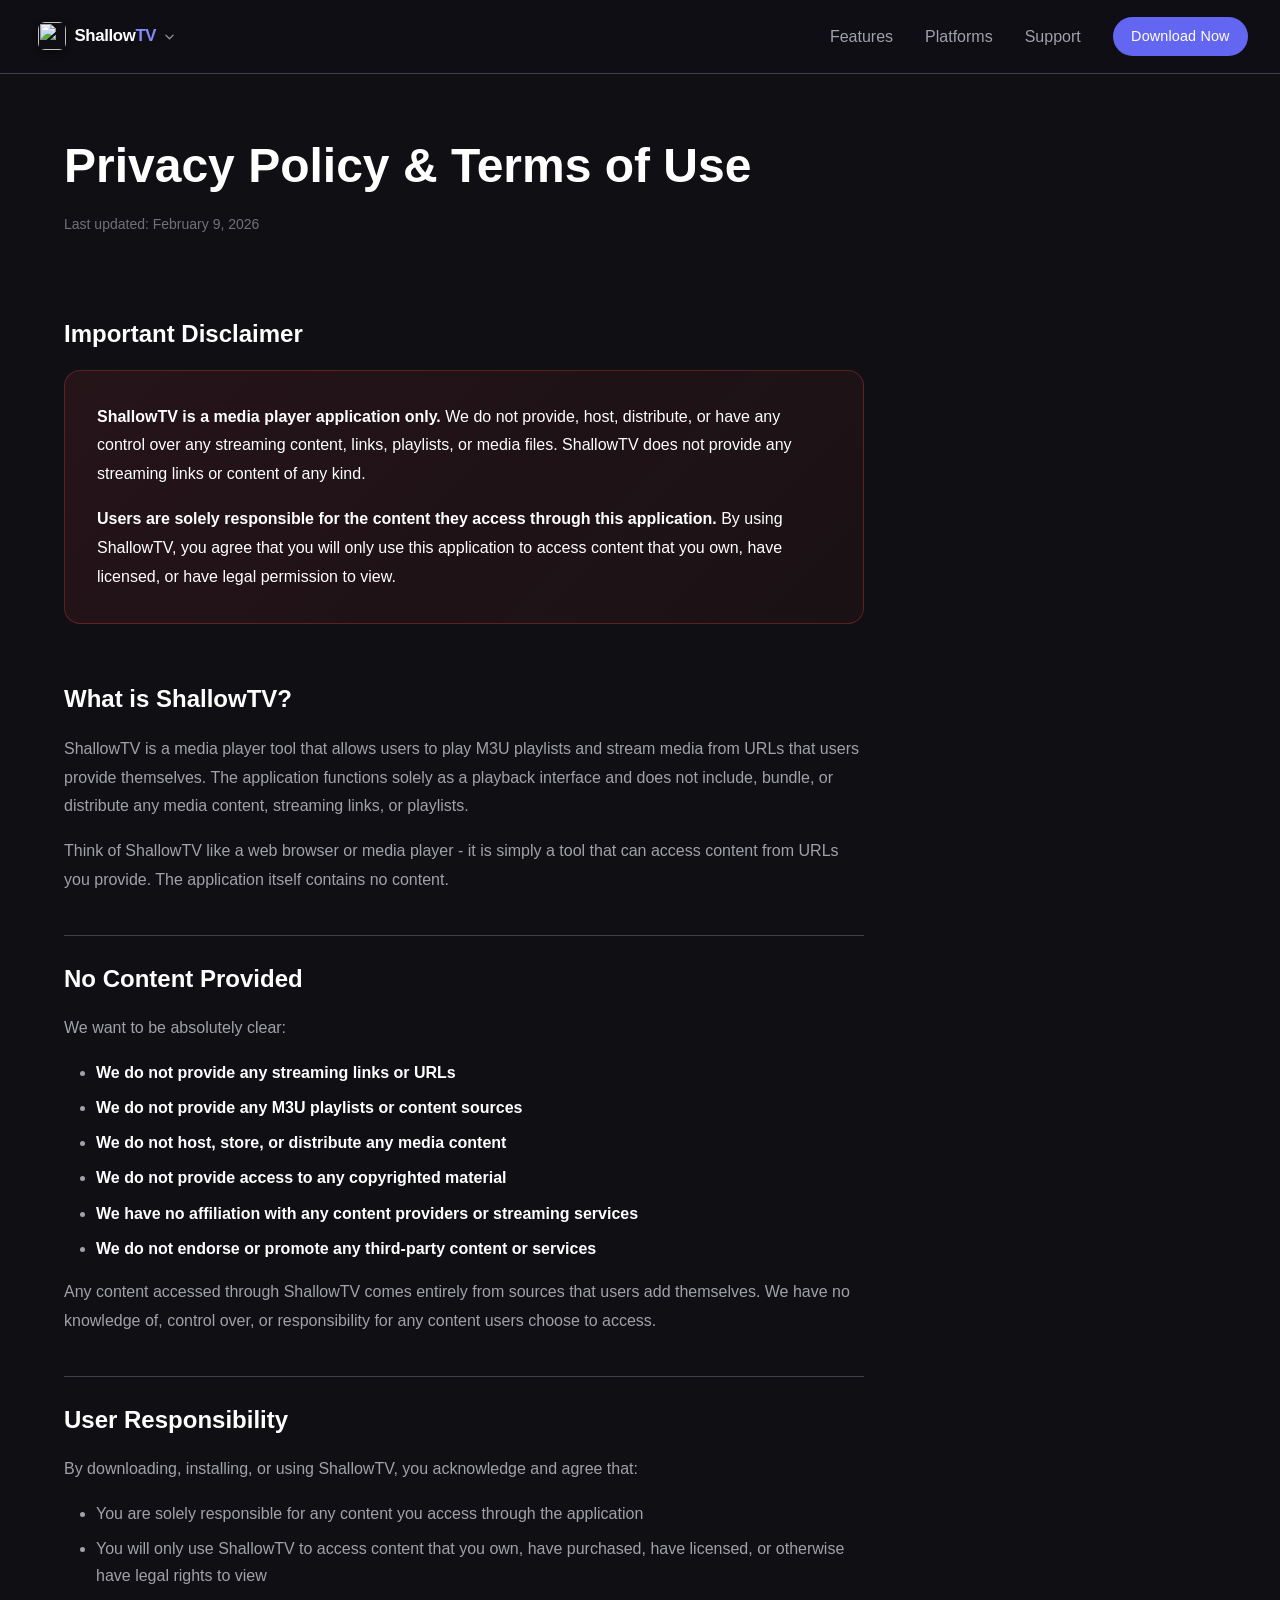
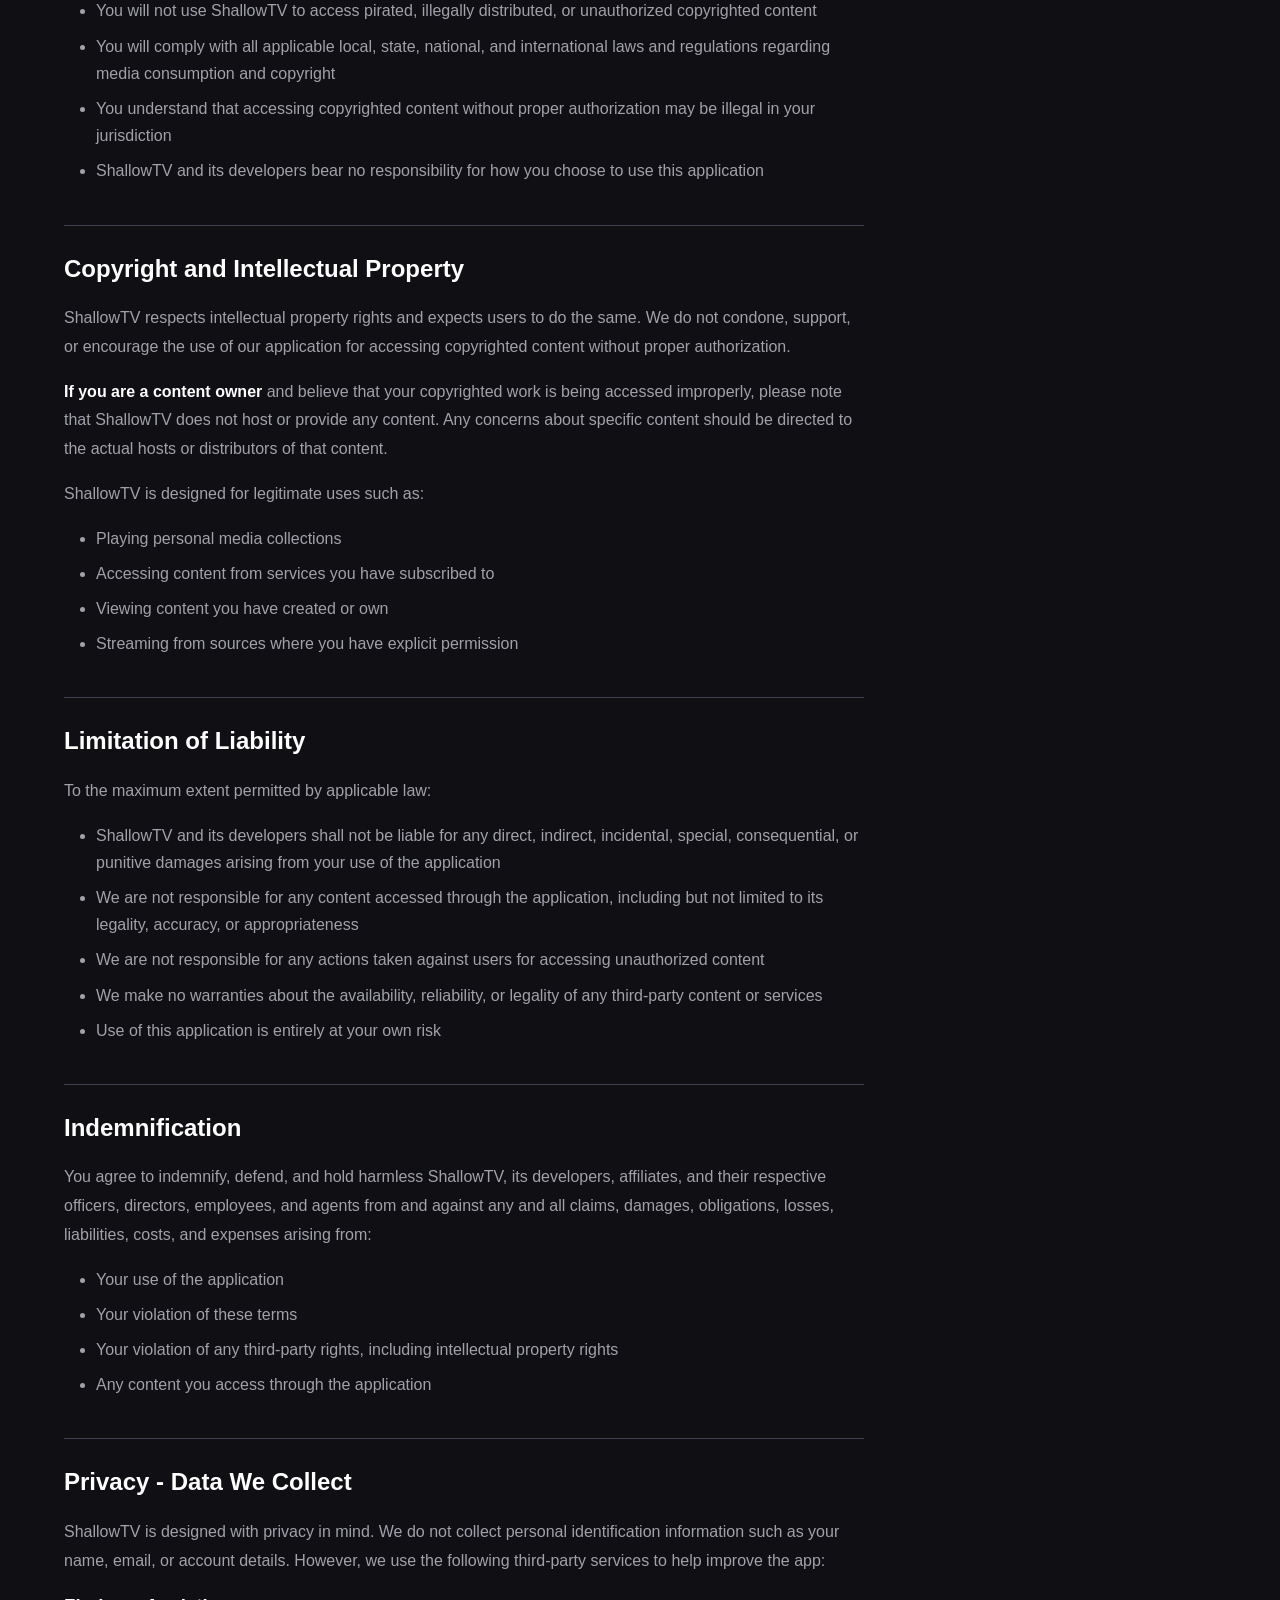
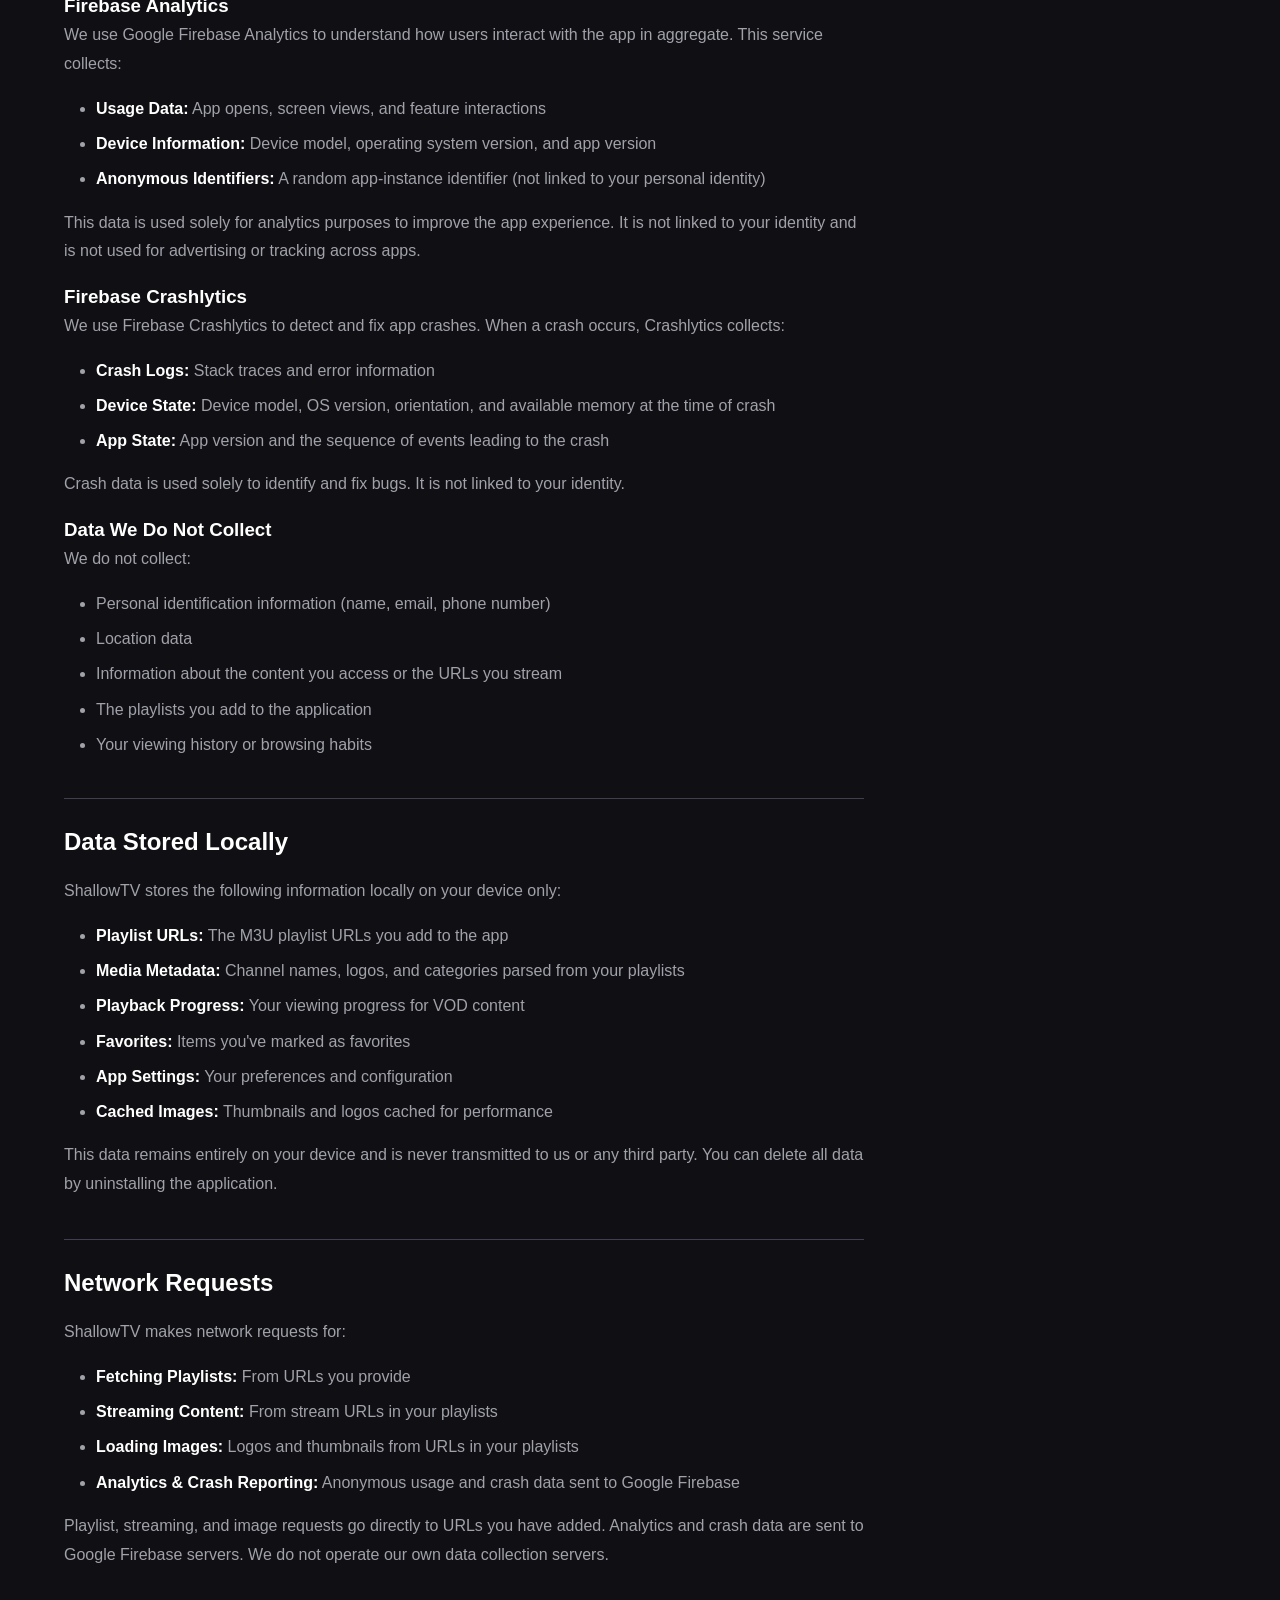
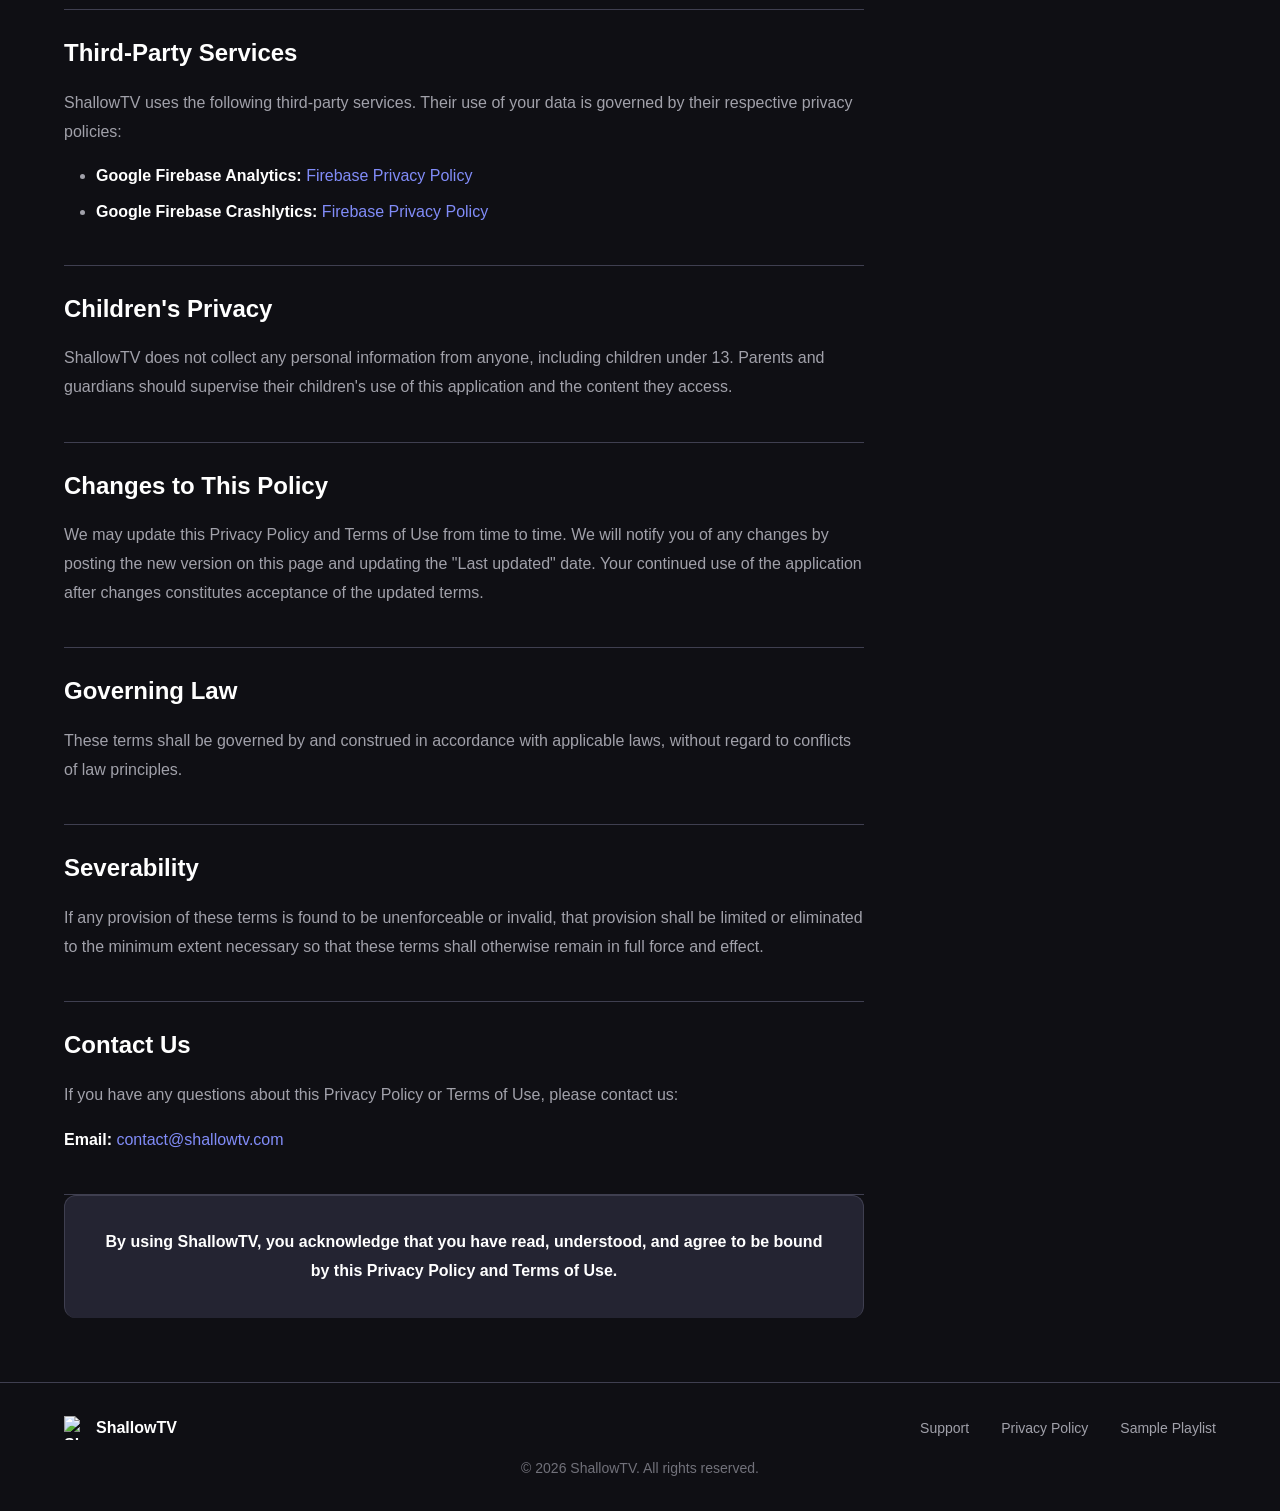
==== commit fba64992: "Update with referral links" ====
--- a/privacy.html
+++ b/privacy.html
@@ -3,8 +3,37 @@
 <head>
     <meta charset="UTF-8">
     <meta name="viewport" content="width=device-width, initial-scale=1.0">
-    <meta name="description" content="ShallowTV Privacy Policy and Terms of Use - Learn how we handle your data and important legal disclaimers.">
-    <title>Privacy Policy & Terms - ShallowTV</title>
+    <title>Privacy Policy &amp; Terms — ShallowTV</title>
+    <meta name="description" content="ShallowTV Privacy Policy and Terms of Use. Learn how we handle your data and the important legal disclaimers for using the app.">
+    <meta name="author" content="ShallowApps">
+    <meta name="robots" content="index, follow">
+    <meta name="theme-color" content="#0f0f14">
+    <link rel="canonical" href="https://shallowtv.com/privacy.html">
+
+    <link rel="icon" type="image/png" href="images/Icon.png">
+    <link rel="apple-touch-icon" href="images/Icon.png">
+
+    <!-- Open Graph -->
+    <meta property="og:type" content="website">
+    <meta property="og:site_name" content="ShallowTV">
+    <meta property="og:title" content="Privacy Policy &amp; Terms — ShallowTV">
+    <meta property="og:description" content="How we handle your data and the legal terms for using ShallowTV.">
+    <meta property="og:url" content="https://shallowtv.com/privacy.html">
+    <meta property="og:image" content="https://shallowtv.com/images/AppScreenshot.png">
+
+    <!-- Twitter Card -->
+    <meta name="twitter:card" content="summary_large_image">
+    <meta name="twitter:title" content="Privacy Policy &amp; Terms — ShallowTV">
+    <meta name="twitter:description" content="How we handle your data and the legal terms for using ShallowTV.">
+    <meta name="twitter:image" content="https://shallowtv.com/images/AppScreenshot.png">
+    <!-- Google Analytics -->
+    <script async src="https://www.googletagmanager.com/gtag/js?id=G-NCJ209VWXH"></script>
+    <script>
+        window.dataLayer = window.dataLayer || [];
+        function gtag(){dataLayer.push(arguments);}
+        gtag('js', new Date());
+        gtag('config', 'G-NCJ209VWXH');
+    </script>
     <link rel="stylesheet" href="css/styles.css">
     <link rel="preconnect" href="https://fonts.googleapis.com">
     <link rel="preconnect" href="https://fonts.gstatic.com" crossorigin>
@@ -13,15 +42,45 @@
 <body>
     <nav class="navbar">
         <div class="nav-container">
-            <a href="index.html" class="nav-logo">
-                <img src="images/transparentIcon.png" alt="ShallowTV" class="logo-icon-img">
-                <span>ShallowTV</span>
-            </a>
+            <div class="nav-products">
+                <button class="nav-products-trigger" id="products-trigger" aria-haspopup="menu" aria-expanded="false">
+                    <img src="images/transparentIcon.png" alt="" class="nav-trigger-icon">
+                    <span class="nav-trigger-name">Shallow<span>TV</span></span>
+                    <svg class="nav-chevron" width="11" height="11" viewBox="0 0 12 12" fill="none">
+                        <path d="M2 4.5l4 4 4-4" stroke="currentColor" stroke-width="1.5" stroke-linecap="round" stroke-linejoin="round"/>
+                    </svg>
+                </button>
+                <div class="nav-dropdown" id="products-dropdown" role="menu">
+                    <a href="https://shallowapps.com" class="nav-dropdown-item">
+                        <img src="images/shallowapps-icon.png" alt="ShallowApps">
+                        <div class="nav-dropdown-item-text">
+                            <strong>ShallowApps</strong>
+                            <span>The studio</span>
+                        </div>
+                    </a>
+                    <div class="nav-dropdown-children">
+                        <a href="index.html" class="nav-dropdown-item active">
+                            <img src="images/transparentIcon.png" alt="ShallowTV">
+                            <div class="nav-dropdown-item-text">
+                                <strong>ShallowTV</strong>
+                                <span>Native IPTV player</span>
+                            </div>
+                        </a>
+                        <a href="https://shallowapps.com/streamline" class="nav-dropdown-item">
+                            <img src="images/streamline-icon.png" alt="Streamline">
+                            <div class="nav-dropdown-item-text">
+                                <strong>Streamline</strong>
+                                <span>M3U playlist editor</span>
+                            </div>
+                        </a>
+                    </div>
+                </div>
+            </div>
             <ul class="nav-links">
                 <li><a href="index.html#features">Features</a></li>
                 <li><a href="index.html#platforms">Platforms</a></li>
-                <li><a href="index.html#download">Download</a></li>
                 <li><a href="support.html">Support</a></li>
+                <li><a href="index.html#download" class="nav-cta">Download Now</a></li>
             </ul>
         </div>
     </nav>
@@ -228,5 +287,17 @@
             <p class="footer-copyright">&copy; 2026 ShallowTV. All rights reserved.</p>
         </div>
     </footer>
+    <script>
+    (function(){
+      var t=document.getElementById('products-trigger');
+      var d=document.getElementById('products-dropdown');
+      if(!t||!d) return;
+      function close(){ t.classList.remove('open'); d.classList.remove('open'); t.setAttribute('aria-expanded','false'); }
+      function open(){ t.classList.add('open'); d.classList.add('open'); t.setAttribute('aria-expanded','true'); }
+      t.addEventListener('click',function(e){ e.stopPropagation(); d.classList.contains('open')?close():open(); });
+      document.addEventListener('click',function(e){ if(!d.contains(e.target)&&!t.contains(e.target)) close(); });
+      document.addEventListener('keydown',function(e){ if(e.key==='Escape') close(); });
+    })();
+    </script>
 </body>
 </html>
--- a/css/styles.css
+++ b/css/styles.css
@@ -102,9 +102,9 @@
 }
 
 .nav-container {
-    max-width: 1200px;
-    margin: 0 auto;
-    padding: var(--spacing-md) var(--spacing-lg);
+    max-width: none;
+    margin: 0;
+    padding: var(--spacing-md) var(--spacing-xl);
     display: flex;
     justify-content: space-between;
     align-items: center;
@@ -141,6 +141,7 @@
 
 .nav-links {
     display: flex;
+    align-items: center;
     list-style: none;
     gap: var(--spacing-xl);
 }
@@ -154,6 +155,145 @@
 .nav-links a:hover,
 .nav-links a.active {
     color: var(--color-text);
+}
+
+.nav-cta {
+    display: inline-flex;
+    align-items: center;
+    background: var(--color-primary);
+    color: #fff !important;
+    font-weight: 600;
+    border-radius: 999px;
+    padding: 0.5rem 1.15rem;
+    font-size: 0.9rem;
+    letter-spacing: 0.01em;
+    transition: background var(--transition), transform 0.15s;
+}
+
+.nav-cta:hover {
+    background: var(--color-primary-dark);
+    color: #fff !important;
+    transform: translateY(-1px);
+}
+
+/* Products dropdown */
+.nav-products { position: relative; }
+
+.nav-products-trigger {
+    display: flex;
+    align-items: center;
+    gap: var(--spacing-sm);
+    background: none;
+    border: none;
+    color: var(--color-text);
+    font-family: var(--font-family);
+    font-size: 1.05rem;
+    font-weight: 700;
+    padding: 0.4rem 0.65rem 0.4rem 0.4rem;
+    border-radius: var(--radius-md);
+    cursor: pointer;
+    transition: background var(--transition);
+    letter-spacing: -0.02em;
+}
+
+.nav-trigger-icon {
+    width: 28px;
+    height: 28px;
+    border-radius: 7px;
+    object-fit: cover;
+    box-shadow: 0 2px 6px rgba(0,0,0,0.4);
+}
+
+.nav-trigger-name span { color: var(--color-primary-light); }
+
+.nav-products-trigger:hover,
+.nav-products-trigger.open { background: rgba(255,255,255,0.08); }
+
+.nav-chevron { transition: transform 0.2s; opacity: 0.55; }
+.nav-products-trigger.open .nav-chevron { transform: rotate(180deg); }
+
+.nav-dropdown {
+    position: absolute;
+    top: calc(100% + 10px);
+    left: 0;
+    transform-origin: top left;
+    transform: translateY(-8px) scale(0.97);
+    min-width: 280px;
+    background: rgba(20, 20, 28, 0.98);
+    backdrop-filter: blur(24px) saturate(180%);
+    -webkit-backdrop-filter: blur(24px) saturate(180%);
+    border: 1px solid rgba(255,255,255,0.1);
+    border-radius: 16px;
+    padding: 0.5rem;
+    box-shadow: 0 16px 56px rgba(0,0,0,0.8), inset 0 0 0 0.5px rgba(255,255,255,0.04);
+    opacity: 0;
+    pointer-events: none;
+    transition: opacity 0.18s ease, transform 0.18s ease;
+    z-index: 1100;
+}
+
+.nav-dropdown.open {
+    opacity: 1;
+    transform: translateY(0) scale(1);
+    pointer-events: all;
+}
+
+.nav-dropdown-children {
+    position: relative;
+    margin: 0.1rem 0 0 1.7rem;
+    padding-left: 1.1rem;
+}
+.nav-dropdown-children .nav-dropdown-item { position: relative; }
+.nav-dropdown-children .nav-dropdown-item::before {
+    content: '';
+    position: absolute;
+    left: -1.1rem;
+    width: 1rem;
+    bottom: 50%;
+    border-left: 1.5px solid rgba(129,140,248,0.45);
+    border-bottom: 1.5px solid rgba(129,140,248,0.45);
+    border-bottom-left-radius: 6px;
+}
+.nav-dropdown-children .nav-dropdown-item + .nav-dropdown-item { margin-top: 0.35rem; }
+.nav-dropdown-children .nav-dropdown-item:nth-child(1)::before { top: -0.5rem; }
+.nav-dropdown-children .nav-dropdown-item:nth-child(2)::before { top: calc(-100% - 0.85rem); }
+
+.nav-dropdown-item {
+    display: flex;
+    align-items: center;
+    gap: 0.9rem;
+    padding: 0.65rem 0.85rem;
+    border-radius: 10px;
+    text-decoration: none;
+    color: #f0f0f0;
+    transition: background 0.15s;
+}
+
+.nav-dropdown-item:hover { background: rgba(255,255,255,0.08); color: #f0f0f0; }
+.nav-dropdown-item.active { background: rgba(129,140,248,0.14); color: #f0f0f0; }
+
+.nav-dropdown-item img {
+    width: 40px;
+    height: 40px;
+    border-radius: 10px;
+    flex-shrink: 0;
+    box-shadow: 0 2px 8px rgba(0,0,0,0.35);
+    object-fit: cover;
+}
+
+.nav-dropdown-item-text strong {
+    display: block;
+    font-size: 0.875rem;
+    font-weight: 600;
+    color: #fff;
+    letter-spacing: -0.01em;
+}
+
+.nav-dropdown-item-text span {
+    display: block;
+    font-size: 0.75rem;
+    color: rgba(255,255,255,0.4);
+    margin-top: 0.1rem;
 }
 
 /* Buttons */
